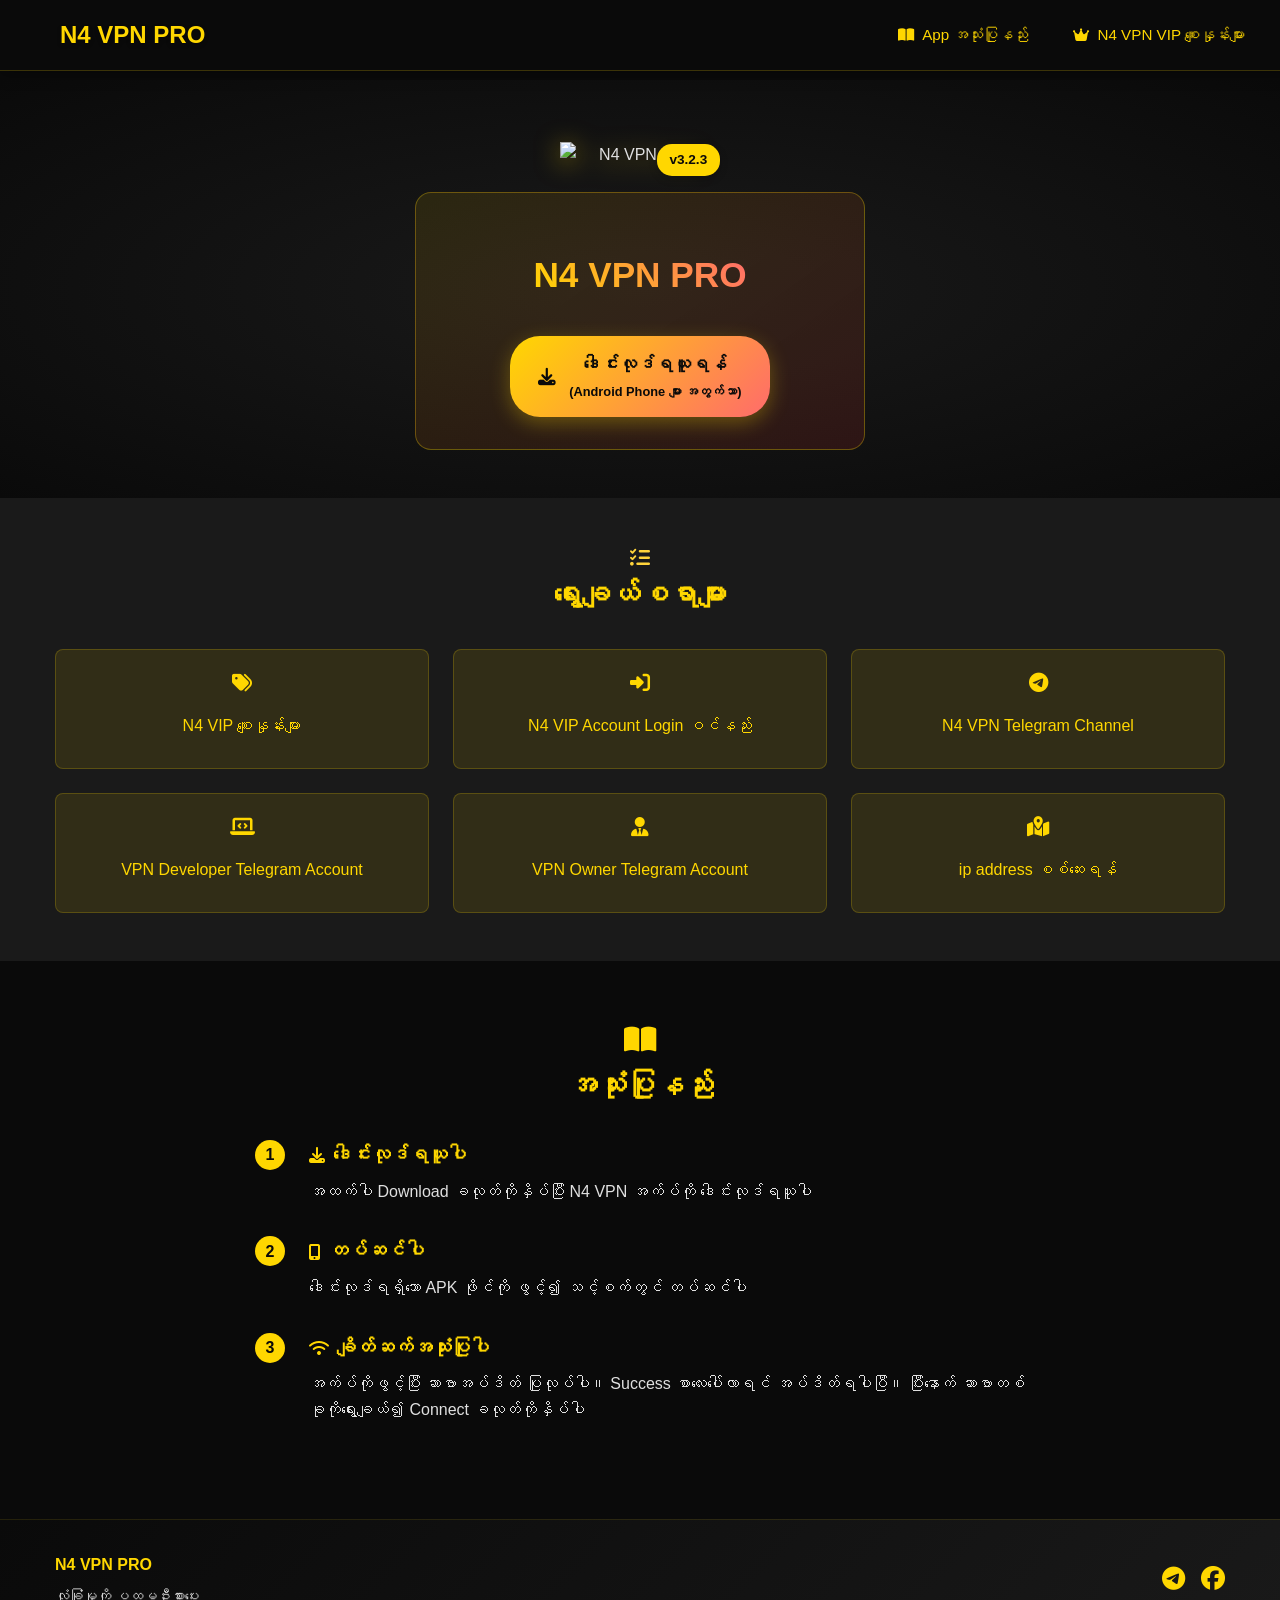
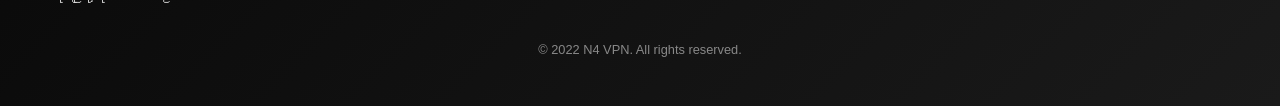
==== index.html @ 46930429 "Add files via upload" ====
<!DOCTYPE html>
<html lang="my">
<head>
    <meta charset="UTF-8">
    <meta name="viewport" content="width=device-width, initial-scale=1.0, maximum-scale=1.0, user-scalable=no">
    <title>N4 VPN</title>
    <link rel="stylesheet" href="styles.css">
    <!-- Font Awesome for icons -->
    <link rel="stylesheet" href="https://cdnjs.cloudflare.com/ajax/libs/font-awesome/6.4.0/css/all.min.css">
</head>
<body>
<header class="main-header">
  <div class="header-content">
    <a href="#" class="header-logo">N4 VPN PRO</a>
    <nav>
      <ul class="nav-links">
        <li><a href="#guide" class="nav-item"><i class="fa-solid fa-book-open fa-beat-fade fa-lg"></i> App အသုံးပြုနည်း</a></li>
        <li><a href="https://n4vpnpro.x10.bz/vipprice" class="nav-item"><i class="fa-solid fa-crown fa-beat-fade fa-lg"></i> N4 VPN VIP စျေးနှုန်းများ</a></li>
      </ul>
    </nav>
  </div>
</header>

<main>
    <!-- Download Section -->
    <section id="download" class="download-section">
        <div class="download-container">
            <!-- Logo with Version Badge -->
            <div class="logo-container">
                <img src="https://n4vpnpro.x10.bz/n4logo.png" alt="N4 VPN Logo" class="site-logo" loading="lazy">
                <span class="version-tag"> v3.2.3 </span>
            </div>
            
            <div class="gradient-box">
                <h2 class="download-title">
                    <span class="gradient-text">N4 VPN PRO</span>
                </h2>
                <div class="download-btn-container">
                    <a href="https://n4vpnpro.x10.bz/N4VPNPRO323.apk" class="download-btn">
                        <i class="fas fa-download btn-icon"></i>
                        <span>ဒေါင်းလုဒ်ရယူရန်<br>
                        <small>(Android Phone များ အတွက်သာ)</small></span>
                    </a>
                </div>
            </div>
        </div>
    </section>

    <!-- Screenshots Grid Section -->
    <section id="screenshots" class="screenshot-section">
        <div class="section-heading">
            <i class="fa-solid fa-list-check fa-beat fa-lg" style="color: #FFD43B;"></i>
            <h3> ရွေးချယ်စရာများ </h3>
        </div>
        <div class="screenshot-grid">
            <div class="grid-item">
                <a href="https://n4vpnpro.x10.bz/vipprice" target="_blank" class="tab-link">
                    <div class="caption">
                        <i class="fa-solid fa-tags fa-beat fa-lg"></i>
                        <br><span> N4 VIP စျေးနှုန်းများ </span>
                    </div>
                </a>
            </div>
            <div class="grid-item">
                <a href="https://n4vpnpro.x10.bz/viplogin" target="_blank" class="tab-link">
                    <div class="caption">
                        <i class="fa-solid fa-right-to-bracket fa-beat fa-lg"></i><br>
                        <span> N4 VIP Account Login ဝင်နည်း </span>
                    </div>
                </a>
            </div>
           <div class="grid-item">
                <a href="https://t.me/n4vpn" target="_blank" class="tab-link">
                    <div class="caption">
                        <i class="fa-brands fa-telegram fa-beat fa-lg"></i><br>
                        <span> N4 VPN Telegram Channel</span>
                    </div>
                </a>
            </div>
            <div class="grid-item">
                <a href="https://t.me/Minkhantk" target="_blank" class="tab-link">
                    <div class="caption">
                        <i class="fa-solid fa-laptop-code fa-beat fa-lg"></i><br>
                        <span>VPN Developer Telegram Account </span>
                    </div>
                </a>
            </div>
            <div class="grid-item">
                <a href="https://t.me/n4nd404" target="_blank" class="tab-link">
                    <div class="caption">
                        <i class="fa-solid fa-user-tie fa-beat fa-lg"></i><br>
                        <span> VPN Owner Telegram Account </span>
                    </div>
                </a>
            </div>
            <div class="grid-item">
                <a href="https://n4vpnpro.x10.bz/ip" target="_blank" class="tab-link">
                    <div class="caption">
                        <i class="fa-solid fa-map-location-dot fa-beat fa-lg"></i><br>
                        <span> ip address စစ်ဆေးရန် </span>
                    </div>
                </a>
            </div>
        </div>
    </section>

    <!-- Guide Section -->
    <section id="guide" class="guide-section">
        <div class="section-heading">
            <i class="fas fa-book-open section-icon"></i>
            <h3>အသုံးပြုနည်း</h3>
        </div>
        <div class="guide-steps">
            <div class="step">
                <div class="step-number">1</div>
                <div class="step-content">
                    <h4><i class="fas fa-download step-icon"></i> ဒေါင်းလုဒ်ရယူပါ</h4>
                    <p>အထက်ပါ Download ခလုတ်ကိုနှိပ်ပြီး N4 VPN အက်ပ်ကို ဒေါင်းလုဒ်ရယူပါ</p>
                </div>
            </div>
            <div class="step">
                <div class="step-number">2</div>
                <div class="step-content">
                    <h4><i class="fas fa-mobile-alt step-icon"></i> တပ်ဆင်ပါ</h4>
                    <p>ဒေါင်းလုဒ်ရရှိသော APK ဖိုင်ကို ဖွင့်၍ သင့်စက်တွင် တပ်ဆင်ပါ</p>
                </div>
            </div>
            <div class="step">
                <div class="step-number">3</div>
                <div class="step-content">
                    <h4><i class="fas fa-wifi step-icon"></i> ချိတ်ဆက်အသုံးပြုပါ</h4>
                    <p>အက်ပ်ကိုဖွင့်ပြီး ဆာဗာအပ်ဒိတ် ပြုလုပ်ပါ။ Success စာလေးပေါ်လာရင် အပ်ဒိတ်ရပါပြီ။ ပြီးနောက် ဆာဗာတစ်ခုကိုရွေးချယ်၍ Connect ခလုတ်ကိုနှိပ်ပါ</p>
                </div>
            </div>
        </div>
    </section>
</main>

<footer class="main-footer">
    <div class="footer-content">
        <div class="footer-brand">
            <h4>N4 VPN PRO</h4>
            <p>လုံခြုံမှုကို ပထမဦးစားပေး</p>
        </div>
        <div class="social-links">
            <a href="https://t.me/n4vpn"><i class="fab fa-telegram social-icon"></i></a>
            <a href="https://www.facebook.com/share/1FxpoFHEAb/"><i class="fab fa-facebook social-icon"></i></a>
        </div>
    </div>
    <div class="copyright">
        <p>© 2022 N4 VPN. All rights reserved.</p>
    </div>
</footer>
</body>
</html>
---- styles.css ----
:root {
  --primary-gold: #FFD700;
  --primary-red: #D32F2F;
  --primary-black: #0A0A0A;
  --secondary-black: #1A1A1A;
  --accent-color: #FF6B6B;
}

/* ===== BASE STYLES ===== */
body {
  font-family: 'Pyidaungsu', 'Noto Sans Myanmar', sans-serif;
  background: var(--primary-black);
  color: #E0E0E0;
  line-height: 1.6;
  margin: 0;
  padding: 0;
  padding-top: 80px;
  overflow-x: hidden;
}

/* ===== HEADER STYLES ===== */
.main-header {
  background: var(--primary-black);
  box-shadow: 0 2px 15px rgba(0,0,0,0.4);
  position: fixed;
  width: 100%;
  top: 0;
  z-index: 1000;
  height: 70px;
  display: flex;
  align-items: center;
  border-bottom: 1px solid rgba(255,215,0,0.2);
  padding: 0 20px;
}

.header-content {
  max-width: 1200px;
  width: 100%;
  margin: 0 auto;
  display: flex;
  justify-content: space-between;
  align-items: center;
}

.header-logo {
  font-family: 'Pyidaungsu', sans-serif;
  font-weight: 700;
  color: var(--primary-gold);
  font-size: 1.5rem;
  text-decoration: none;
  display: flex;
  align-items: center;
  gap: 10px;
  text-shadow: 0 2px 4px rgba(0,0,0,0.3);
}

.nav-links {
  display: flex;
  gap: 15px;
  list-style: none;
  margin: 0;
  padding: 0;
  align-items: center;
}

.nav-item {
  color: var(--primary-gold);
  text-decoration: none;
  font-size: 0.95rem;
  padding: 8px 15px;
  border-radius: 20px;
  transition: all 0.3s ease;
  display: flex;
  align-items: center;
  gap: 8px;
  white-space: nowrap;
}

.nav-item:hover {
  background: rgba(255,215,0,0.1);
  transform: translateY(-2px);
}

.nav-item i {
  font-size: 0.9rem;
  min-width: 16px;
}

/* ===== MAIN CONTENT STYLES ===== */
/* Download Section */
.download-section {
  background: radial-gradient(ellipse at center, 
    var(--secondary-black) 0%, 
    var(--primary-black) 100%);
  padding: 2rem 1rem 3rem;
}

.download-container {
  max-width: 480px;
  margin: 0 auto;
  width: 100%;
  padding: 0 15px;
  box-sizing: border-box;
}

.logo-container {
  text-align: center;
  margin: 30px auto 1.5rem;
  position: relative;
  display: block;
  animation: fadeInDown 0.8s ease;
}

.site-logo {
  max-width: 160px;
  width: 100%;
  height: auto;
  filter: drop-shadow(0 4px 12px rgba(255, 215, 0, 0.5));
  transition: transform 0.3s ease;
  display: block;
  margin: 0 auto;
}

.site-logo:hover {
  transform: scale(1.05);
}

.version-tag {
  position: absolute;
  bottom: -8px;
  right: calc(50% - 80px);
  background: var(--primary-gold);
  color: var(--primary-black);
  padding: 0.3rem 0.8rem;
  border-radius: 15px;
  font-weight: bold;
  font-size: 0.85rem;
  box-shadow: 0 3px 8px rgba(0,0,0,0.2);
}

.gradient-box {
  background: linear-gradient(145deg, 
    rgba(255,215,0,0.1) 0%,
    rgba(211,47,47,0.15) 100%);
  border: 1px solid rgba(255,215,0,0.3);
  border-radius: 16px;
  padding: 2rem 1.5rem;
  text-align: center;
  margin-top: 1rem;
  box-sizing: border-box;
}

.download-title {
  font-size: 2.2rem;
  margin-bottom: 1rem;
  line-height: 1.2;
  word-break: keep-all;
}

.gradient-text {
  background: linear-gradient(45deg, 
    var(--primary-gold) 0%, 
    var(--accent-color) 100%);
  -webkit-background-clip: text;
  -webkit-text-fill-color: transparent;
  background-clip: text;
}

.download-btn {
  background: linear-gradient(135deg, 
    var(--primary-gold) 0%,
    var(--accent-color) 100%);
  padding: 0.9rem 1.8rem;
  border-radius: 30px;
  font-weight: bold;
  font-size: 1.1rem;
  display: inline-flex;
  align-items: center;
  gap: 0.8rem;
  transition: all 0.3s ease;
  box-shadow: 0 6px 20px rgba(255,215,0,0.3);
  color: var(--primary-black);
  text-decoration: none;
  margin-top: 1.5rem;
  box-sizing: border-box;
  max-width: 100%;
}

.download-btn:hover {
  transform: translateY(-2px);
  box-shadow: 0 8px 25px rgba(255,215,0,0.4);
}

.download-btn small {
  font-size: 0.8rem;
  display: block;
  margin-top: 0.2rem;
}

/* Screenshot Grid Section */
.screenshot-section {
  padding: 3rem 1rem;
  background: var(--secondary-black);
}

.section-heading {
  text-align: center;
  margin-bottom: 2rem;
}

.section-heading h3 {
  font-size: 1.8rem;
  color: var(--primary-gold);
  margin: 0 0 0.5rem 0;
  word-break: keep-all;
}

.section-icon {
  font-size: 1.8rem;
  color: var(--primary-gold);
  margin-bottom: 0.5rem;
}

.screenshot-grid {
  display: grid;
  grid-template-columns: repeat(auto-fit, minmax(280px, 1fr));
  gap: 1.5rem;
  max-width: 1200px;
  margin: 0 auto;
  margin-top: 1.5rem;
  padding: 0 15px;
  box-sizing: border-box;
}

.grid-item {
  position: relative;
  overflow: hidden;
  border-radius: 8px;
  transition: all 0.3s ease;
  background: rgba(255, 215, 0, 0.1);
  border: 1px solid rgba(255,215,0,0.2);
  height: 120px;
  box-sizing: border-box;
}

.grid-item:hover {
  transform: translateY(-5px);
  box-shadow: 0 10px 20px rgba(255,215,0,0.1);
}

.tab-link {
  display: flex;
  align-items: center;
  justify-content: center;
  text-decoration: none;
  height: 100%;
  padding: 1rem;
  box-sizing: border-box;
}

.caption {
  display: flex;
  flex-direction: column;
  align-items: center;
  justify-content: center;
  color: var(--primary-gold);
  text-align: center;
  width: 100%;
  height: 100%;
}

.caption span {
  font-size: 1rem;
  margin-top: 0.5rem;
  line-height: 1.3;
  word-break: keep-all;
}

.icon {
  font-size: 1.5rem;
  color: var(--primary-gold);
  margin-bottom: 0.5rem;
}

/* Guide Section */
.guide-section {
  padding: 4rem 2rem;
  background: var(--primary-black);
}

.guide-steps {
  max-width: 800px;
  margin: 0 auto;
  padding: 0 15px;
  box-sizing: border-box;
}

.step {
  display: flex;
  gap: 1.5rem;
  margin-bottom: 2rem;
  align-items: flex-start;
}

.step-number {
  background: var(--primary-gold);
  color: var(--primary-black);
  width: 30px;
  height: 30px;
  border-radius: 50%;
  display: flex;
  align-items: center;
  justify-content: center;
  font-weight: bold;
  flex-shrink: 0;
}

.step-content h4 {
  color: var(--primary-gold);
  margin: 0 0 0.5rem 0;
  font-size: 1.2rem;
  display: flex;
  align-items: center;
  gap: 0.5rem;
  word-break: keep-all;
}

.step-icon {
  font-size: 1rem;
}

.step-content p {
  margin: 0;
  word-break: keep-all;
}

/* ===== FOOTER STYLES ===== */
.main-footer {
  background: linear-gradient(135deg, var(--primary-black) 0%, var(--secondary-black) 100%);
  border-top: 1px solid rgba(255,215,0,0.1);
  padding: 2rem;
  box-sizing: border-box;
}

.footer-content {
  max-width: 1200px;
  margin: 0 auto;
  display: flex;
  justify-content: space-between;
  align-items: center;
  padding: 0 15px;
  box-sizing: border-box;
}

.footer-brand h4 {
  color: var(--primary-gold);
  margin: 0 0 0.5rem 0;
}

.footer-brand p {
  margin: 0;
  font-size: 0.9rem;
}

.social-links {
  display: flex;
  gap: 1rem;
}

.social-icon {
  font-size: 1.5rem;
  color: var(--primary-gold);
  transition: transform 0.3s ease;
}

.social-icon:hover {
  transform: scale(1.1);
  color: var(--accent-color);
}

.copyright {
  text-align: center;
  margin-top: 2rem;
  font-size: 0.8rem;
  color: #888;
  padding: 0 15px;
}

/* ===== ANIMATIONS ===== */
@keyframes fadeInDown {
  from {
    opacity: 0;
    transform: translateY(-20px);
  }
  to {
    opacity: 1;
    transform: translateY(0);
  }
}

/* ===== RESPONSIVE STYLES ===== */
@media (max-width: 768px) {
  body {
    padding-top: 120px !important;
  }

  .main-header {
    height: auto;
    padding: 10px 15px;
  }
  
  .header-content {
    flex-direction: column;
    gap: 10px;
  }
  
  .nav-links {
    flex-wrap: wrap;
    justify-content: center;
  }
  
  .nav-item {
    padding: 6px 12px;
    font-size: 0.85rem;
  }
  
  .site-logo {
    max-width: 140px;
  }
  
  .version-tag {
    right: calc(50% - 70px);
    font-size: 0.75rem;
    padding: 0.2rem 0.6rem;
  }
  
  .download-title {
    font-size: 1.8rem;
  }
  
  .download-btn {
    padding: 0.8rem 1.2rem;
    font-size: 1rem;
  }
  
  .grid-item {
    height: auto;
    min-height: 100px;
  }
  
  .screenshot-grid {
    grid-template-columns: repeat(auto-fit, minmax(240px, 1fr));
    gap: 1rem;
  }
  
  .caption span {
    font-size: 0.9rem;
  }
  
  .step {
    flex-direction: column;
    gap: 0.5rem;
  }

  .footer-content {
    flex-direction: column;
    gap: 1rem;
    text-align: center;
  }
}

@media (max-width: 480px) {
  .site-logo {
    max-width: 120px;
  }
  
  .version-tag {
    right: calc(50% - 60px);
  }
  
  .download-title {
    font-size: 1.6rem;
  }
  
  .download-btn {
    padding: 0.7rem 1rem;
    font-size: 0.9rem;
  }
  
  .section-heading h3 {
    font-size: 1.5rem;
  }
}
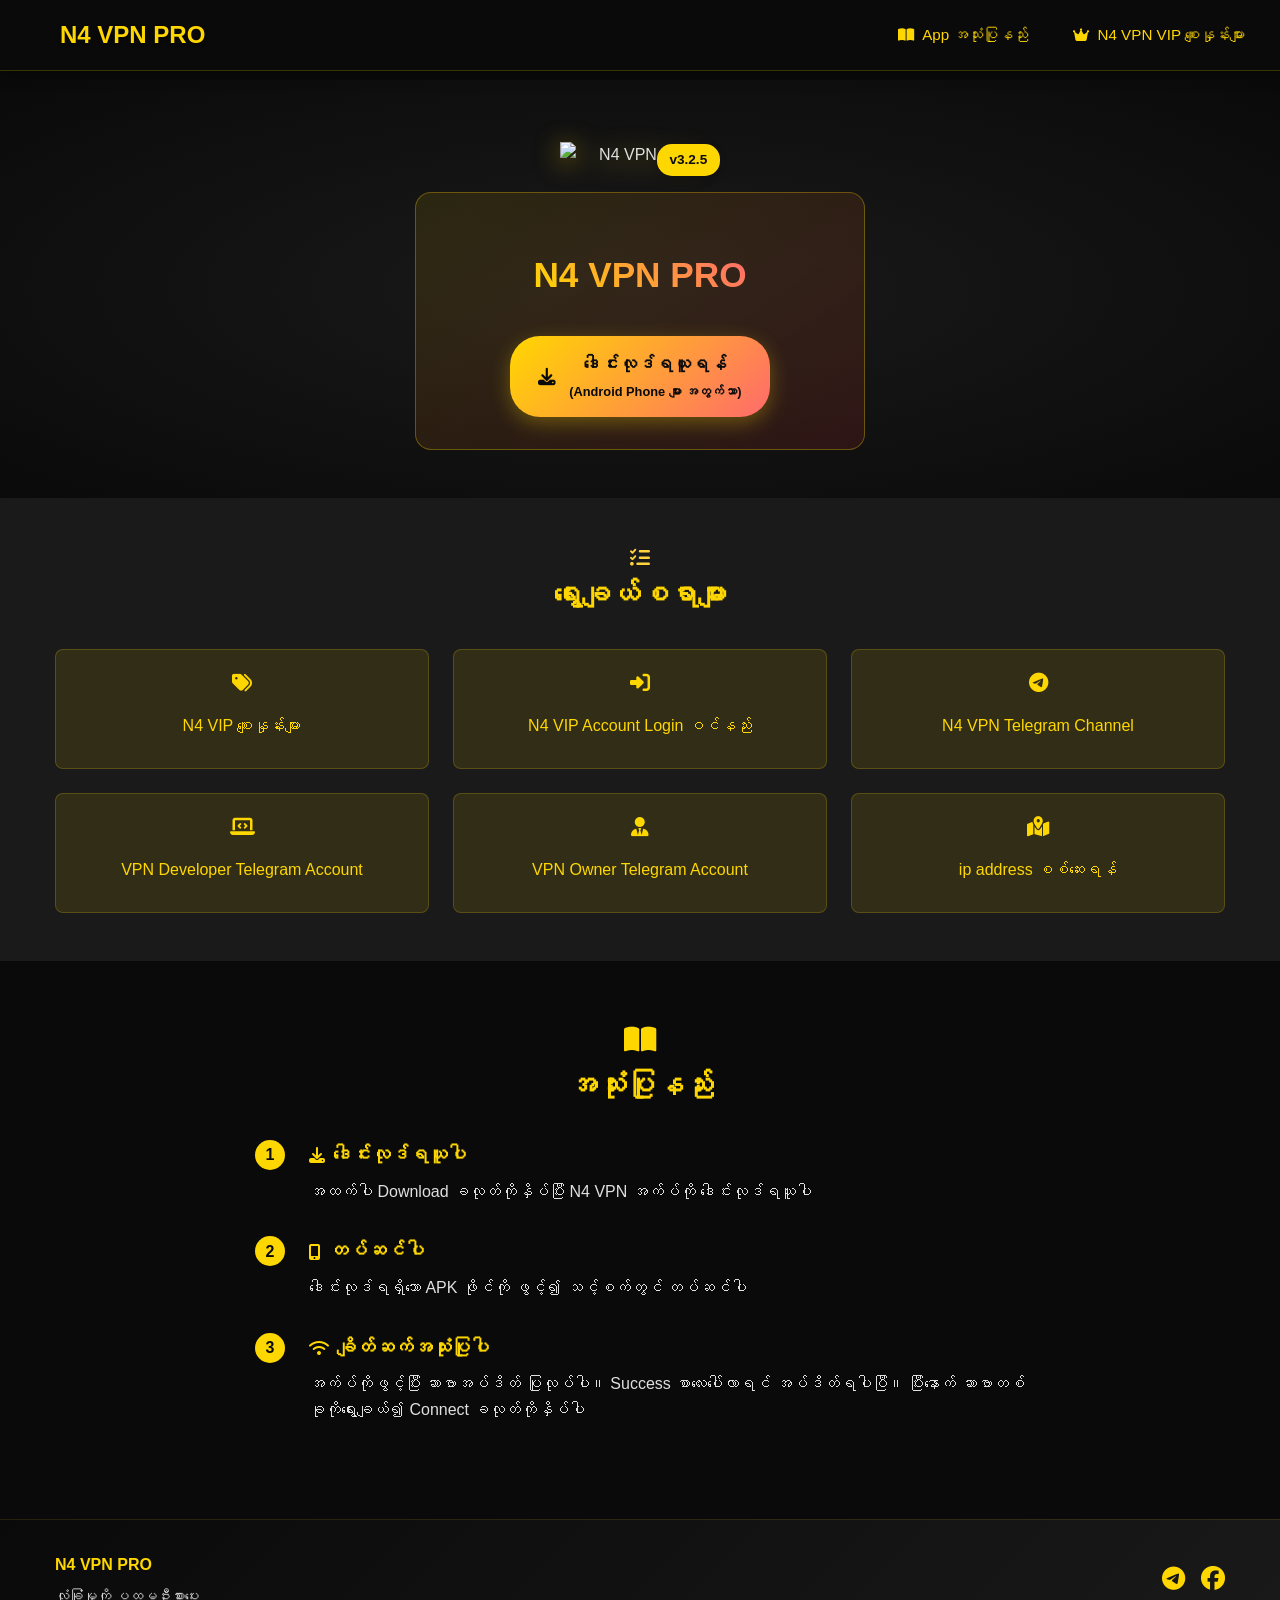
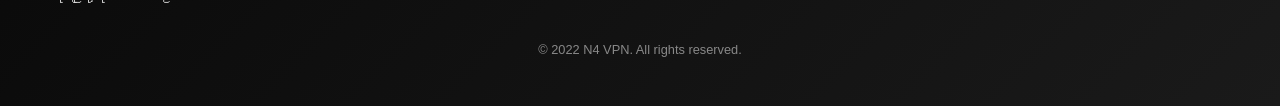
==== commit d3ab64f9: "Update index.html" ====
--- a/index.html
+++ b/index.html
@@ -15,7 +15,7 @@
     <nav>
       <ul class="nav-links">
         <li><a href="#guide" class="nav-item"><i class="fa-solid fa-book-open fa-beat-fade fa-lg"></i> App အသုံးပြုနည်း</a></li>
-        <li><a href="https://n4vpnpro.x10.bz/vipprice" class="nav-item"><i class="fa-solid fa-crown fa-beat-fade fa-lg"></i> N4 VPN VIP စျေးနှုန်းများ</a></li>
+        <li><a href="https://www.n4vpn.xyz/vipprice" class="nav-item"><i class="fa-solid fa-crown fa-beat-fade fa-lg"></i> N4 VPN VIP စျေးနှုန်းများ</a></li>
       </ul>
     </nav>
   </div>
@@ -27,8 +27,8 @@
         <div class="download-container">
             <!-- Logo with Version Badge -->
             <div class="logo-container">
-                <img src="https://n4vpnpro.x10.bz/n4logo.png" alt="N4 VPN Logo" class="site-logo" loading="lazy">
-                <span class="version-tag"> v3.2.3 </span>
+                <img src="https://www.n4vpn.xyz/n4logo.png" alt="N4 VPN Logo" class="site-logo" loading="lazy">
+                <span class="version-tag"> v3.2.5 </span>
             </div>
             
             <div class="gradient-box">
@@ -36,7 +36,7 @@
                     <span class="gradient-text">N4 VPN PRO</span>
                 </h2>
                 <div class="download-btn-container">
-                    <a href="https://n4vpnpro.x10.bz/N4VPNPRO323.apk" class="download-btn">
+                    <a href="https://www.n4vpn.xyz/N4VPNPRO325.apk" class="download-btn">
                         <i class="fas fa-download btn-icon"></i>
                         <span>ဒေါင်းလုဒ်ရယူရန်<br>
                         <small>(Android Phone များ အတွက်သာ)</small></span>
@@ -54,7 +54,7 @@
         </div>
         <div class="screenshot-grid">
             <div class="grid-item">
-                <a href="https://n4vpnpro.x10.bz/vipprice" target="_blank" class="tab-link">
+                <a href="https://www.n4vpn.xyz/vipprice" target="_blank" class="tab-link">
                     <div class="caption">
                         <i class="fa-solid fa-tags fa-beat fa-lg"></i>
                         <br><span> N4 VIP စျေးနှုန်းများ </span>
@@ -62,7 +62,7 @@
                 </a>
             </div>
             <div class="grid-item">
-                <a href="https://n4vpnpro.x10.bz/viplogin" target="_blank" class="tab-link">
+                <a href="https://www.n4vpn.xyz/viplogin" target="_blank" class="tab-link">
                     <div class="caption">
                         <i class="fa-solid fa-right-to-bracket fa-beat fa-lg"></i><br>
                         <span> N4 VIP Account Login ဝင်နည်း </span>
@@ -94,7 +94,7 @@
                 </a>
             </div>
             <div class="grid-item">
-                <a href="https://n4vpnpro.x10.bz/ip" target="_blank" class="tab-link">
+                <a href="https://www.n4vpn.xyz/ip" target="_blank" class="tab-link">
                     <div class="caption">
                         <i class="fa-solid fa-map-location-dot fa-beat fa-lg"></i><br>
                         <span> ip address စစ်ဆေးရန် </span>
@@ -152,4 +152,4 @@
     </div>
 </footer>
 </body>
-</html>+</html>
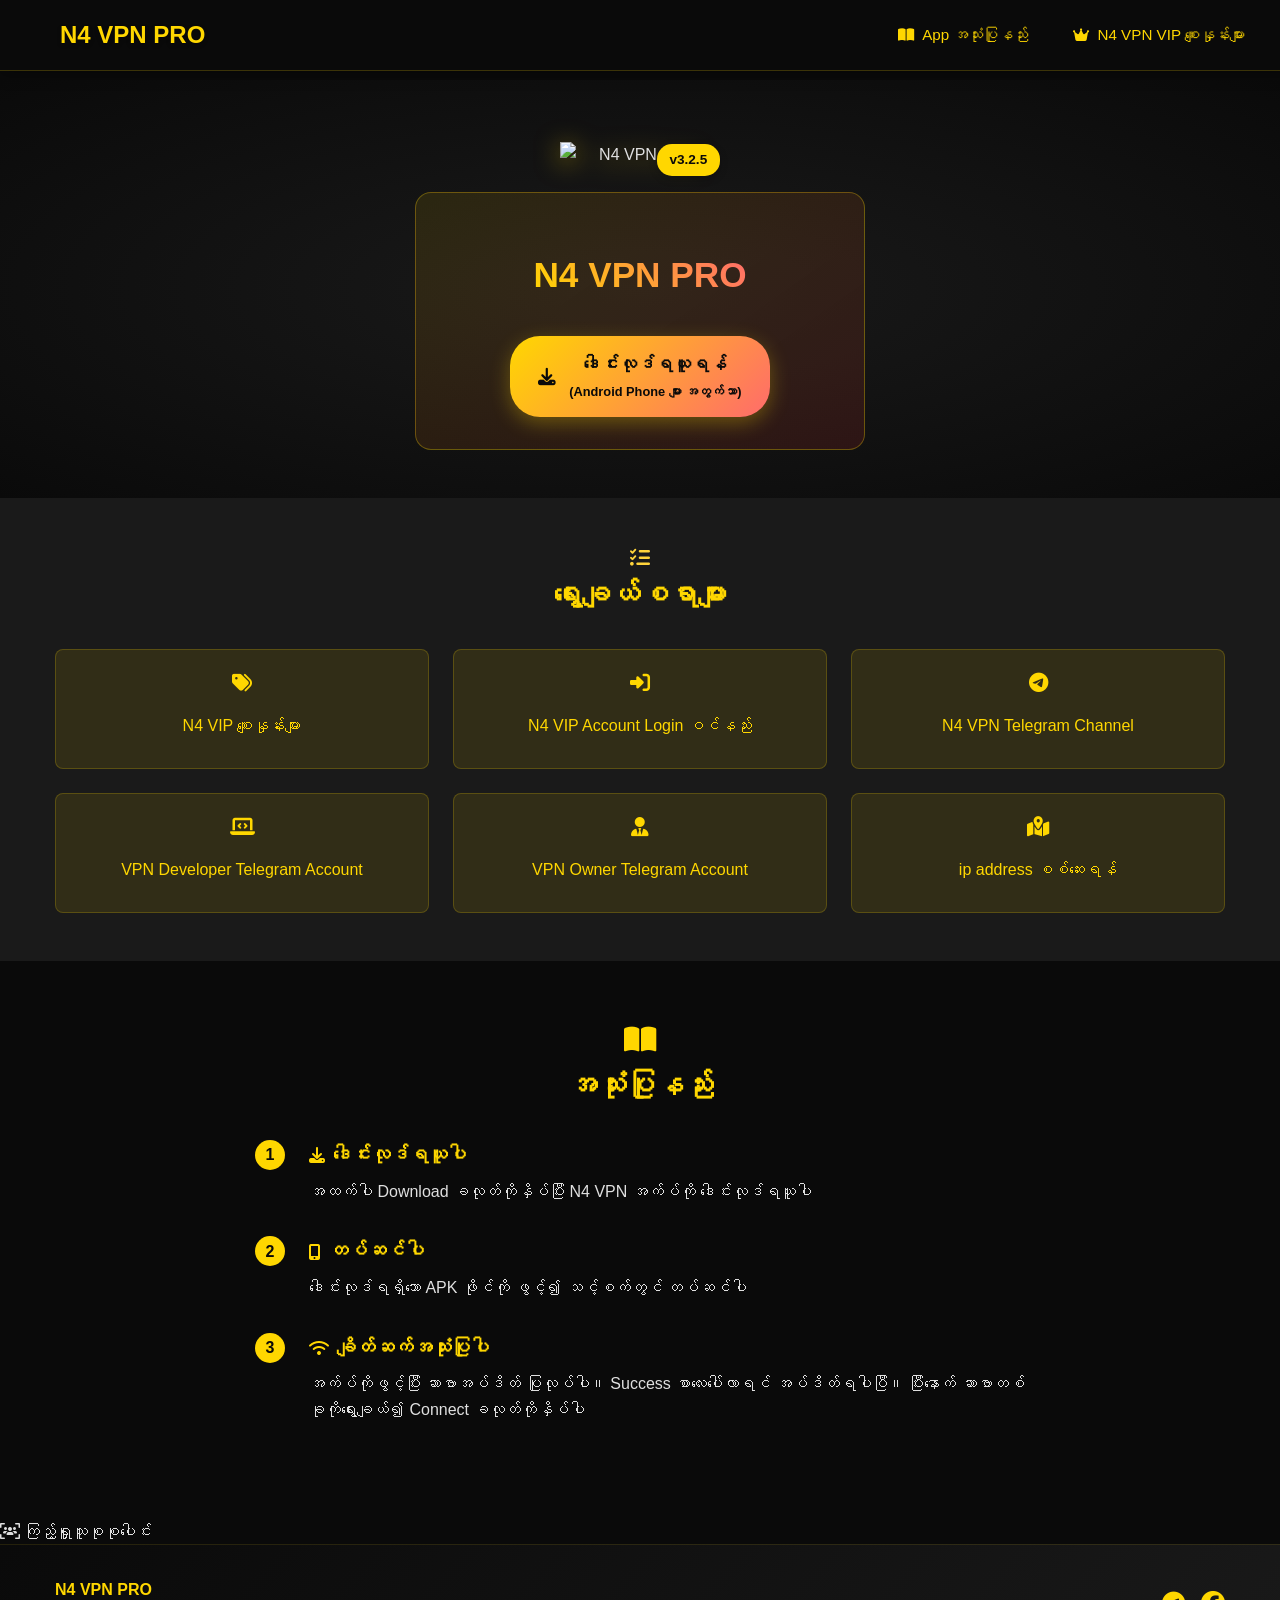
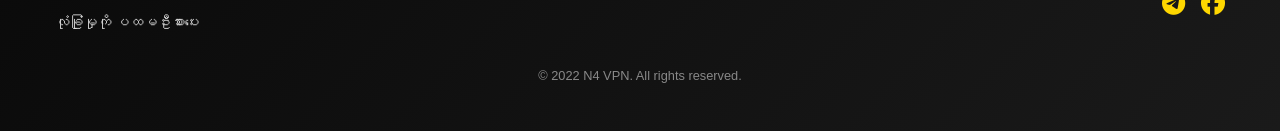
==== commit cd404faf: "Update index.html" ====
--- a/index.html
+++ b/index.html
@@ -15,7 +15,7 @@
     <nav>
       <ul class="nav-links">
         <li><a href="#guide" class="nav-item"><i class="fa-solid fa-book-open fa-beat-fade fa-lg"></i> App အသုံးပြုနည်း</a></li>
-        <li><a href="https://www.n4vpn.xyz/vipprice" class="nav-item"><i class="fa-solid fa-crown fa-beat-fade fa-lg"></i> N4 VPN VIP စျေးနှုန်းများ</a></li>
+        <li><a href="https://n4vpn.xyz/vipprice" class="nav-item"><i class="fa-solid fa-crown fa-beat-fade fa-lg"></i> N4 VPN VIP စျေးနှုန်းများ</a></li>
       </ul>
     </nav>
   </div>
@@ -27,7 +27,7 @@
         <div class="download-container">
             <!-- Logo with Version Badge -->
             <div class="logo-container">
-                <img src="https://www.n4vpn.xyz/n4logo.png" alt="N4 VPN Logo" class="site-logo" loading="lazy">
+                <img src="https://n4vpn.xyz/n4logo.png" alt="N4 VPN Logo" class="site-logo" loading="lazy">
                 <span class="version-tag"> v3.2.5 </span>
             </div>
             
@@ -36,7 +36,7 @@
                     <span class="gradient-text">N4 VPN PRO</span>
                 </h2>
                 <div class="download-btn-container">
-                    <a href="https://www.n4vpn.xyz/N4VPNPRO325.apk" class="download-btn">
+                    <a href="https://n4vpn.xyz/N4VPNPRO325.apk" class="download-btn">
                         <i class="fas fa-download btn-icon"></i>
                         <span>ဒေါင်းလုဒ်ရယူရန်<br>
                         <small>(Android Phone များ အတွက်သာ)</small></span>
@@ -54,7 +54,7 @@
         </div>
         <div class="screenshot-grid">
             <div class="grid-item">
-                <a href="https://www.n4vpn.xyz/vipprice" target="_blank" class="tab-link">
+                <a href="https://n4vpn.xyz/vipprice" target="_blank" class="tab-link">
                     <div class="caption">
                         <i class="fa-solid fa-tags fa-beat fa-lg"></i>
                         <br><span> N4 VIP စျေးနှုန်းများ </span>
@@ -62,7 +62,7 @@
                 </a>
             </div>
             <div class="grid-item">
-                <a href="https://www.n4vpn.xyz/viplogin" target="_blank" class="tab-link">
+                <a href="https://n4vpn.xyz/viplogin" target="_blank" class="tab-link">
                     <div class="caption">
                         <i class="fa-solid fa-right-to-bracket fa-beat fa-lg"></i><br>
                         <span> N4 VIP Account Login ဝင်နည်း </span>
@@ -94,7 +94,7 @@
                 </a>
             </div>
             <div class="grid-item">
-                <a href="https://www.n4vpn.xyz/ip" target="_blank" class="tab-link">
+                <a href="https://n4vpn.xyz/ip" target="_blank" class="tab-link">
                     <div class="caption">
                         <i class="fa-solid fa-map-location-dot fa-beat fa-lg"></i><br>
                         <span> ip address စစ်ဆေးရန် </span>
@@ -135,6 +135,14 @@
         </div>
     </section>
 </main>
+<div class="counter-card">
+    <div class="counter-content">
+        <i class="fa-solid fa-users-viewfinder fa-beat-fade"></i>
+        <span class="counter-text">ကြည့်ရှူသူစုစုပေါင်း</span>
+        <div id="sfcqj1mbbbgxhb4ea61ur71ht8m4ankrxlb" class="counter-display"></div>
+        <script type="text/javascript" src="https://counter1.optistats.ovh/private/counter.js?c=qj1mbbbgxhb4ea61ur71ht8m4ankrxlb&down=async" async></script>
+    </div>
+</div>
 
 <footer class="main-footer">
     <div class="footer-content">
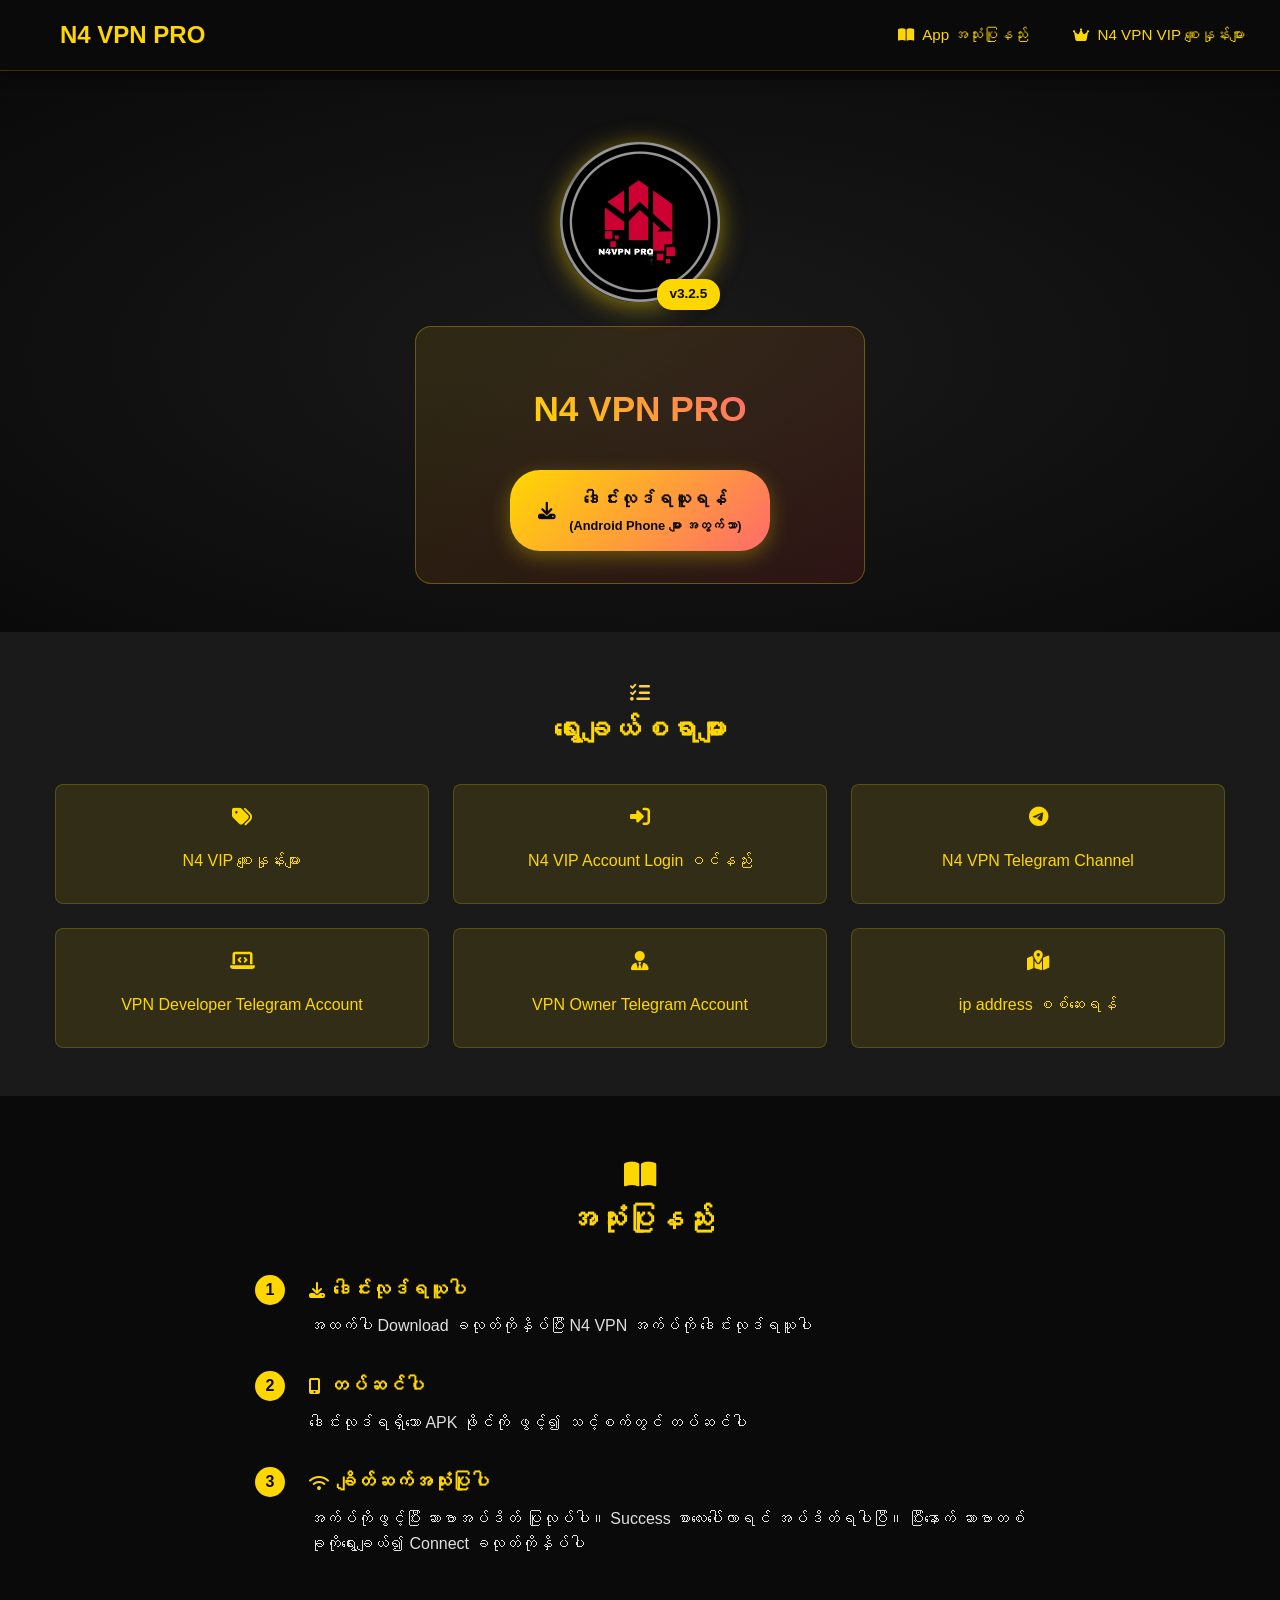
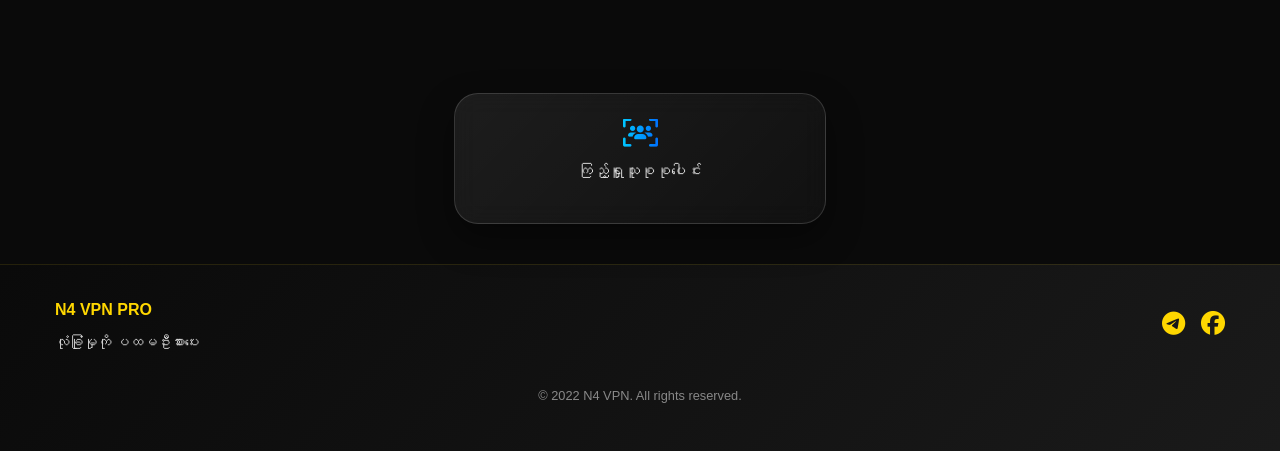
==== commit cade1959: "Domain config: single config.js controls site domain; internal links/images relative - Add config.js" ====
--- a/index.html
+++ b/index.html
@@ -15,7 +15,7 @@
     <nav>
       <ul class="nav-links">
         <li><a href="#guide" class="nav-item"><i class="fa-solid fa-book-open fa-beat-fade fa-lg"></i> App အသုံးပြုနည်း</a></li>
-        <li><a href="https://n4vpn.xyz/vipprice" class="nav-item"><i class="fa-solid fa-crown fa-beat-fade fa-lg"></i> N4 VPN VIP စျေးနှုန်းများ</a></li>
+        <li><a href="/vipprice/" class="nav-item"><i class="fa-solid fa-crown fa-beat-fade fa-lg"></i> N4 VPN VIP စျေးနှုန်းများ</a></li>
       </ul>
     </nav>
   </div>
@@ -27,7 +27,7 @@
         <div class="download-container">
             <!-- Logo with Version Badge -->
             <div class="logo-container">
-                <img src="https://n4vpn.xyz/n4logo.png" alt="N4 VPN Logo" class="site-logo" loading="lazy">
+                <img src="/n4logo.png" alt="N4 VPN Logo" class="site-logo" loading="lazy">
                 <span class="version-tag"> v3.2.5 </span>
             </div>
             
@@ -54,7 +54,7 @@
         </div>
         <div class="screenshot-grid">
             <div class="grid-item">
-                <a href="https://n4vpn.xyz/vipprice" target="_blank" class="tab-link">
+                <a href="/vipprice/" target="_blank" class="tab-link">
                     <div class="caption">
                         <i class="fa-solid fa-tags fa-beat fa-lg"></i>
                         <br><span> N4 VIP စျေးနှုန်းများ </span>
@@ -62,7 +62,7 @@
                 </a>
             </div>
             <div class="grid-item">
-                <a href="https://n4vpn.xyz/viplogin" target="_blank" class="tab-link">
+                <a href="/viplogin/" target="_blank" class="tab-link">
                     <div class="caption">
                         <i class="fa-solid fa-right-to-bracket fa-beat fa-lg"></i><br>
                         <span> N4 VIP Account Login ဝင်နည်း </span>
@@ -94,7 +94,7 @@
                 </a>
             </div>
             <div class="grid-item">
-                <a href="https://n4vpn.xyz/ip" target="_blank" class="tab-link">
+                <a href="/ip/" target="_blank" class="tab-link">
                     <div class="caption">
                         <i class="fa-solid fa-map-location-dot fa-beat fa-lg"></i><br>
                         <span> ip address စစ်ဆေးရန် </span>
@@ -159,5 +159,7 @@
         <p>© 2022 N4 VPN. All rights reserved.</p>
     </div>
 </footer>
+<script src="/config.js"></script>
+<script src="/site.js"></script>
 </body>
 </html>
--- a/styles.css
+++ b/styles.css
@@ -490,4 +490,45 @@
   .section-heading h3 {
     font-size: 1.5rem;
   }
-}+}
+.counter-card {
+    background: linear-gradient(135deg, rgba(255, 255, 255, 0.08), rgba(255, 255, 255, 0.03));
+    backdrop-filter: blur(12px);
+    -webkit-backdrop-filter: blur(12px);
+    border: 1px solid rgba(255, 255, 255, 0.15);
+    border-radius: 24px;
+    padding: 25px;
+    margin: 40px auto;
+    width: 85%;
+    max-width: 320px;
+    text-align: center;
+    box-shadow: 0 15px 35px rgba(0, 0, 0, 0.4);
+    transition: transform 0.3s ease;
+}
+
+.counter-card:hover {
+    transform: translateY(-5px);
+}
+
+.counter-content i {
+    font-size: 28px;
+    background: linear-gradient(to right, #00c6ff, #0072ff);
+    -webkit-background-clip: text;
+    -webkit-text-fill-color: transparent;
+    margin-bottom: 12px;
+}
+
+.counter-text {
+    display: block;
+    color: rgba(255, 255, 255, 0.9);
+    font-size: 15px;
+    font-weight: 500;
+    margin-bottom: 15px;
+    letter-spacing: 0.5px;
+}
+
+.counter-display img {
+    filter: brightness(1.1) drop-shadow(0 0 10px rgba(0, 198, 255, 0.4));
+    border-radius: 6px;
+    max-width: 100%;
+}
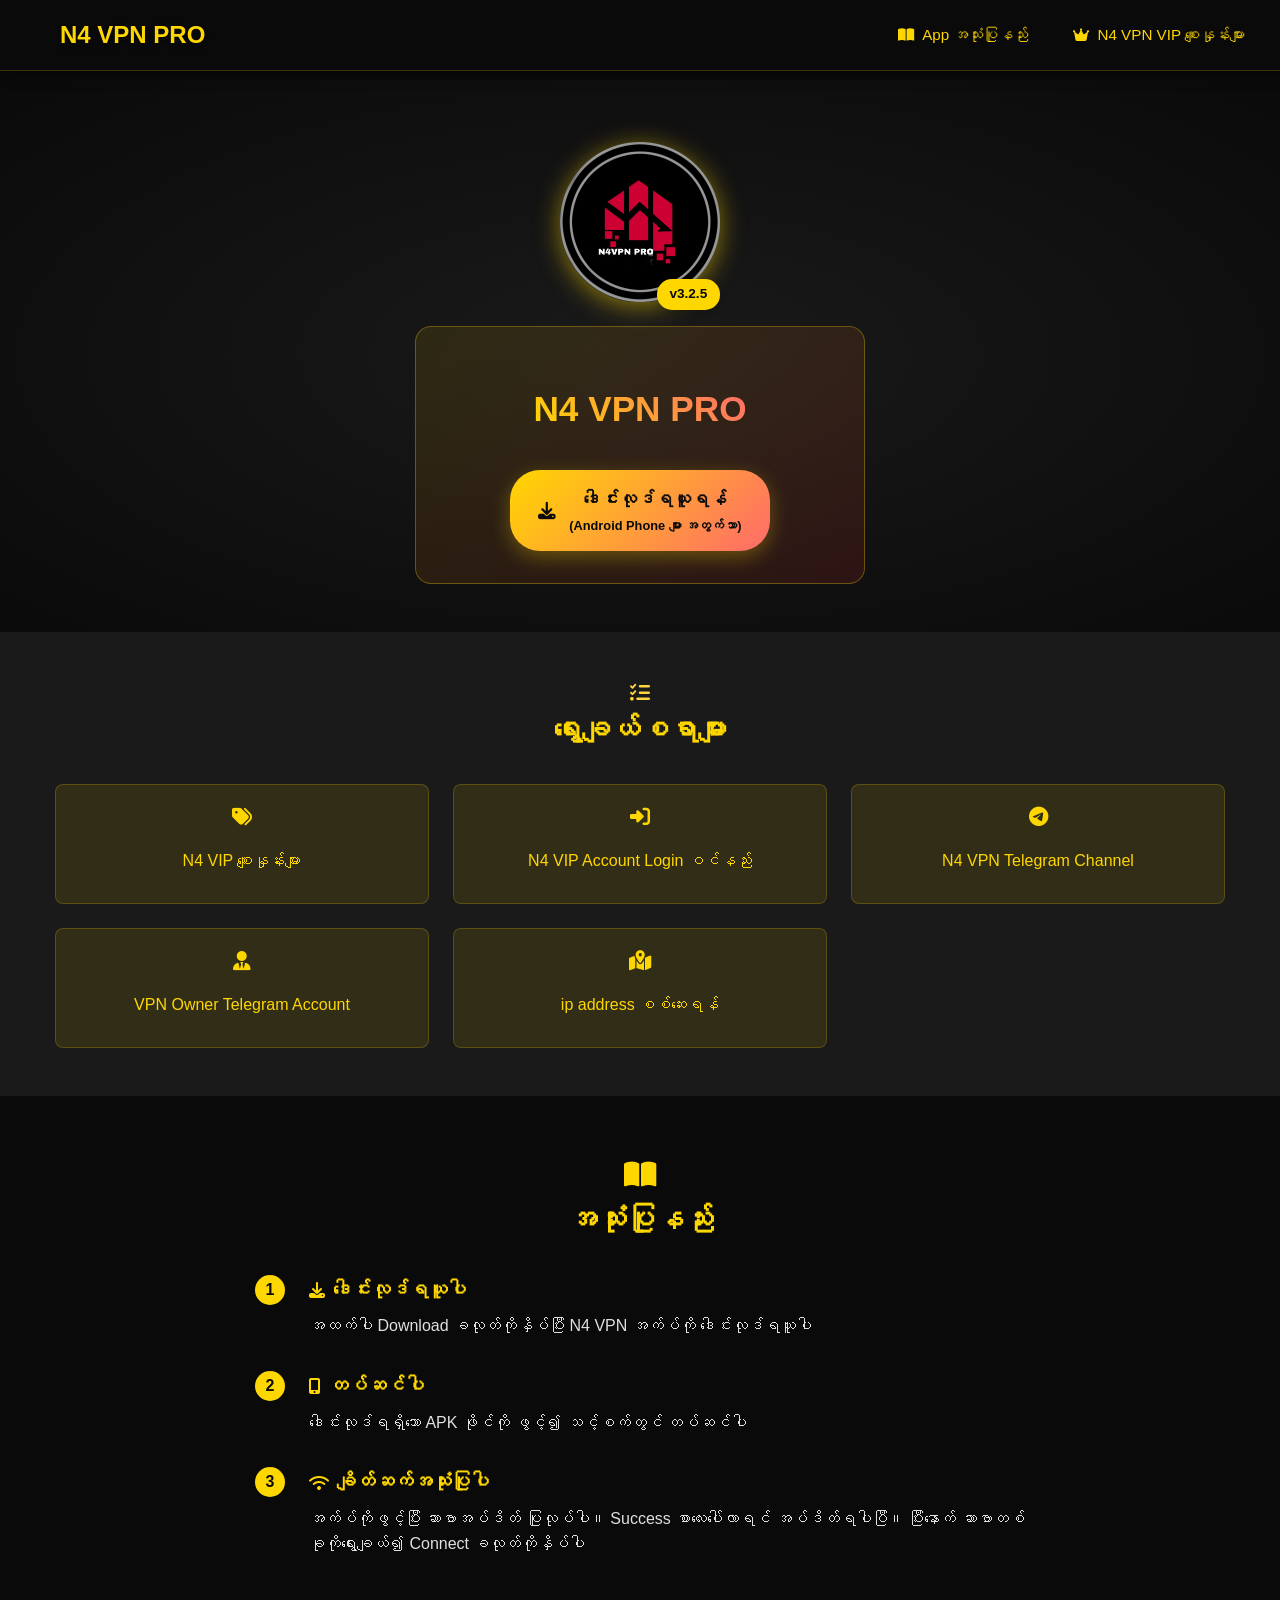
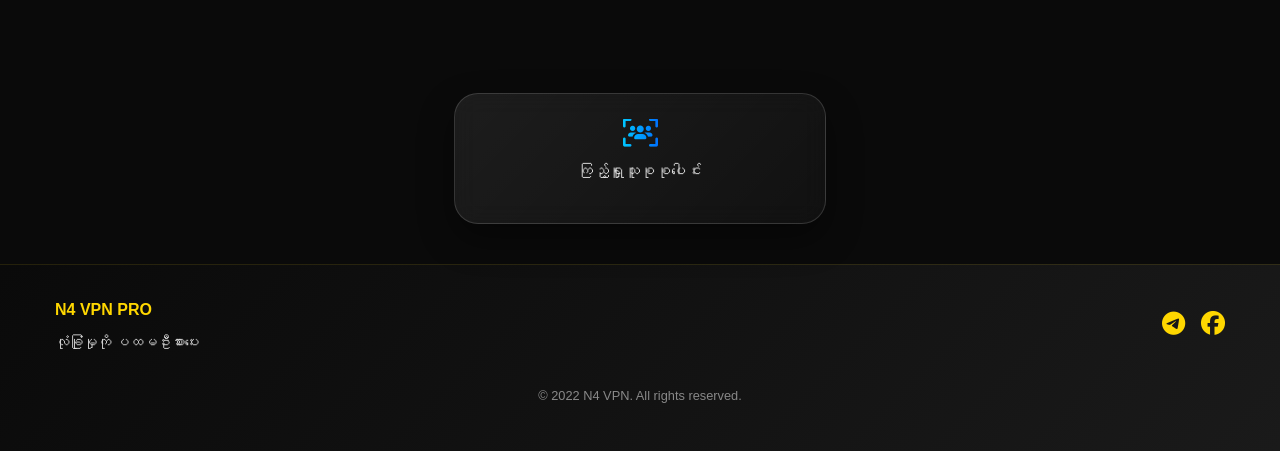
==== commit 95879298: "Remove dev contact links (t.me/Minkhantk) from index and vipprice" ====
--- a/index.html
+++ b/index.html
@@ -36,7 +36,7 @@
                     <span class="gradient-text">N4 VPN PRO</span>
                 </h2>
                 <div class="download-btn-container">
-                    <a href="https://n4vpn.xyz/N4VPNPRO325.apk" class="download-btn">
+                    <a href="/N4VPNPRO325.apk" class="download-btn">
                         <i class="fas fa-download btn-icon"></i>
                         <span>ဒေါင်းလုဒ်ရယူရန်<br>
                         <small>(Android Phone များ အတွက်သာ)</small></span>
@@ -74,14 +74,6 @@
                     <div class="caption">
                         <i class="fa-brands fa-telegram fa-beat fa-lg"></i><br>
                         <span> N4 VPN Telegram Channel</span>
-                    </div>
-                </a>
-            </div>
-            <div class="grid-item">
-                <a href="https://t.me/Minkhantk" target="_blank" class="tab-link">
-                    <div class="caption">
-                        <i class="fa-solid fa-laptop-code fa-beat fa-lg"></i><br>
-                        <span>VPN Developer Telegram Account </span>
                     </div>
                 </a>
             </div>
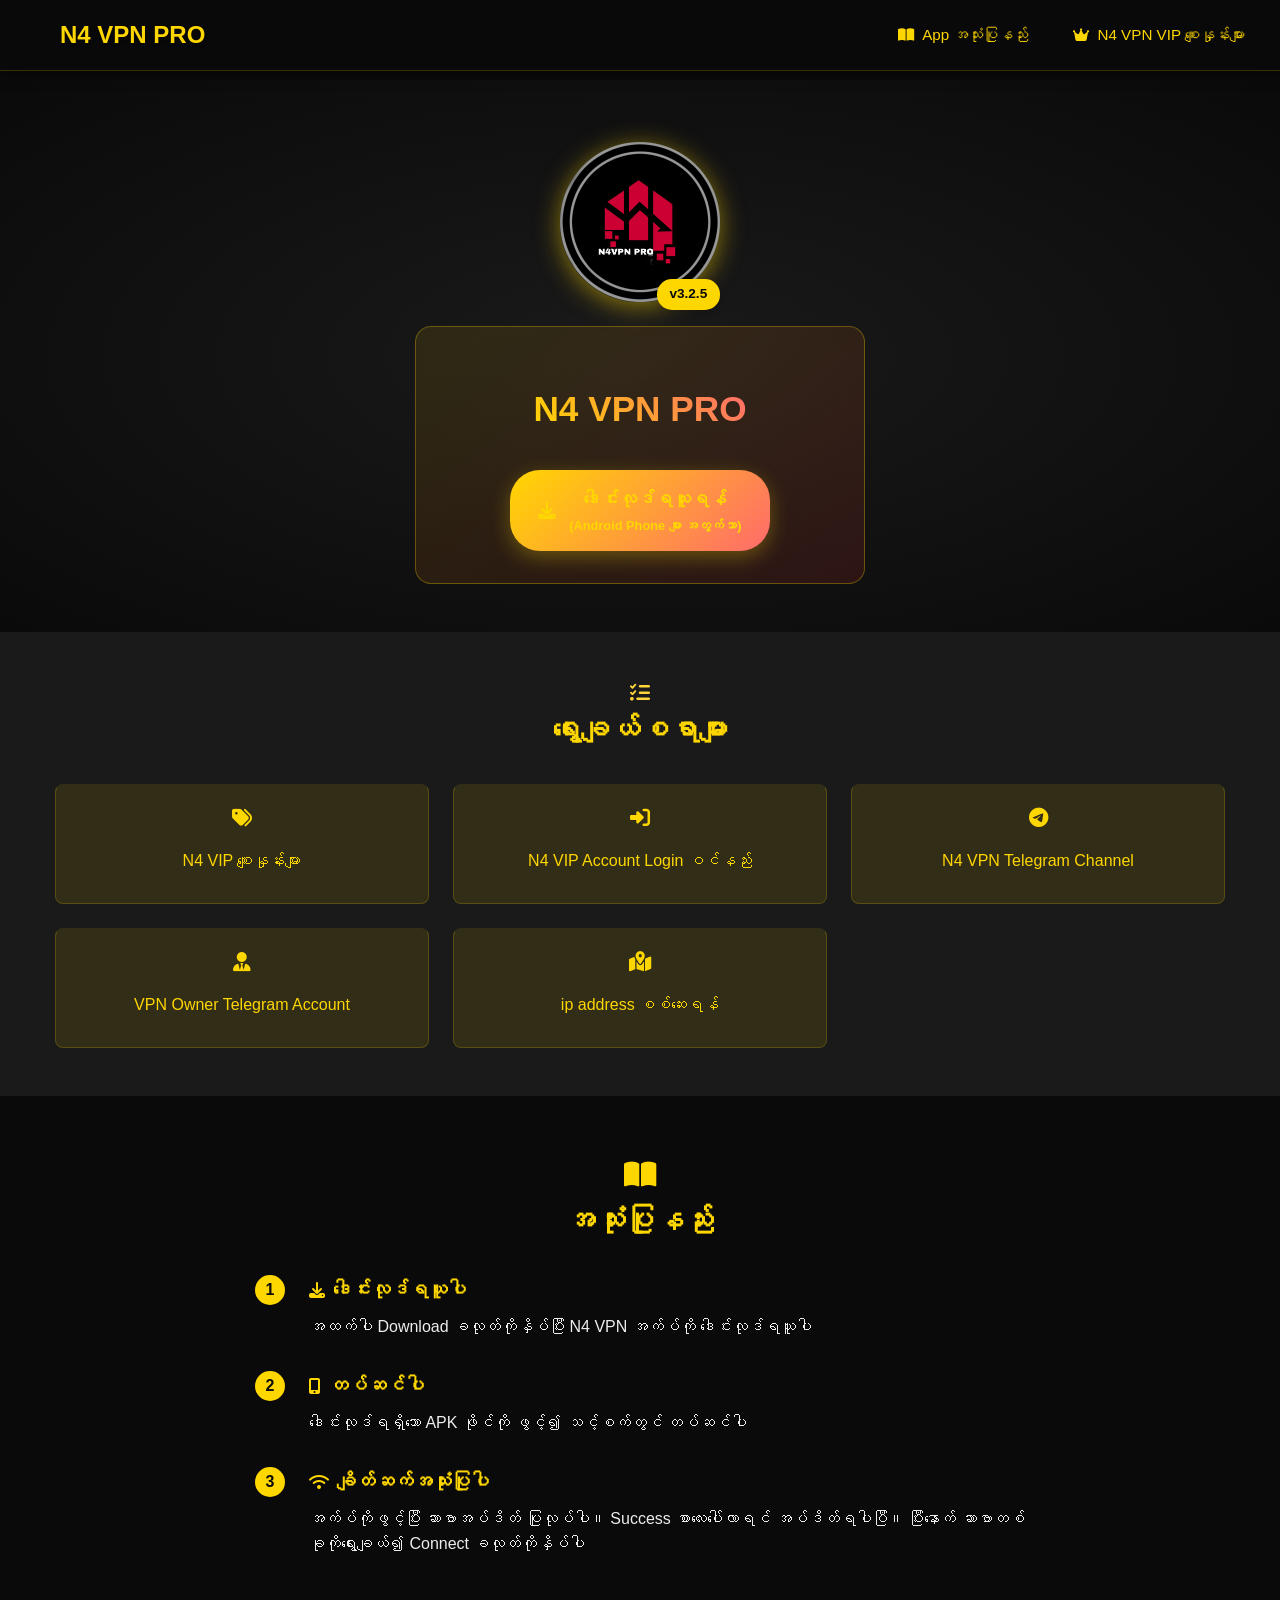
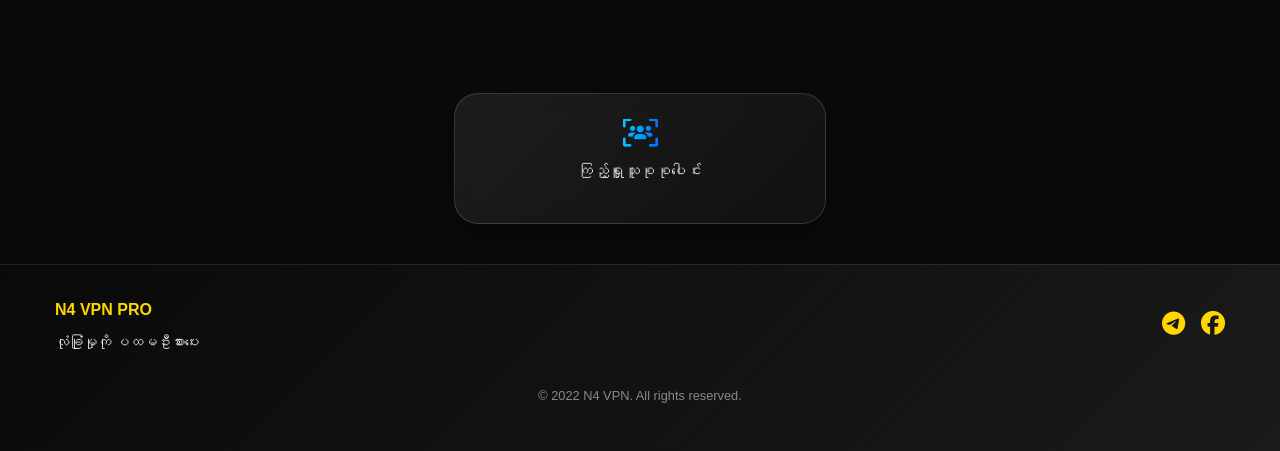
==== commit b9fd8d89: "Unify UI/UX: gold/black design system across all pages (theme.css, reveal animations, viplogin+ip re" ====
--- a/index.html
+++ b/index.html
@@ -4,11 +4,12 @@
     <meta charset="UTF-8">
     <meta name="viewport" content="width=device-width, initial-scale=1.0, maximum-scale=1.0, user-scalable=no">
     <title>N4 VPN</title>
+    <link rel="stylesheet" href="/theme.css">
     <link rel="stylesheet" href="styles.css">
     <!-- Font Awesome for icons -->
     <link rel="stylesheet" href="https://cdnjs.cloudflare.com/ajax/libs/font-awesome/6.4.0/css/all.min.css">
 </head>
-<body>
+<body class="n4">
 <header class="main-header">
   <div class="header-content">
     <a href="#" class="header-logo">N4 VPN PRO</a>
@@ -24,7 +25,7 @@
 <main>
     <!-- Download Section -->
     <section id="download" class="download-section">
-        <div class="download-container">
+        <div class="download-container n4-reveal">
             <!-- Logo with Version Badge -->
             <div class="logo-container">
                 <img src="/n4logo.png" alt="N4 VPN Logo" class="site-logo" loading="lazy">
@@ -48,12 +49,12 @@
 
     <!-- Screenshots Grid Section -->
     <section id="screenshots" class="screenshot-section">
-        <div class="section-heading">
+        <div class="section-heading n4-reveal">
             <i class="fa-solid fa-list-check fa-beat fa-lg" style="color: #FFD43B;"></i>
             <h3> ရွေးချယ်စရာများ </h3>
         </div>
         <div class="screenshot-grid">
-            <div class="grid-item">
+            <div class="grid-item n4-reveal" style="--n4d:0.00s">
                 <a href="/vipprice/" target="_blank" class="tab-link">
                     <div class="caption">
                         <i class="fa-solid fa-tags fa-beat fa-lg"></i>
@@ -61,7 +62,7 @@
                     </div>
                 </a>
             </div>
-            <div class="grid-item">
+            <div class="grid-item n4-reveal" style="--n4d:0.08s">
                 <a href="/viplogin/" target="_blank" class="tab-link">
                     <div class="caption">
                         <i class="fa-solid fa-right-to-bracket fa-beat fa-lg"></i><br>
@@ -69,7 +70,7 @@
                     </div>
                 </a>
             </div>
-           <div class="grid-item">
+           <div class="grid-item n4-reveal" style="--n4d:0.16s">
                 <a href="https://t.me/n4vpn" target="_blank" class="tab-link">
                     <div class="caption">
                         <i class="fa-brands fa-telegram fa-beat fa-lg"></i><br>
@@ -77,7 +78,7 @@
                     </div>
                 </a>
             </div>
-            <div class="grid-item">
+            <div class="grid-item n4-reveal" style="--n4d:0.24s">
                 <a href="https://t.me/n4nd404" target="_blank" class="tab-link">
                     <div class="caption">
                         <i class="fa-solid fa-user-tie fa-beat fa-lg"></i><br>
@@ -85,7 +86,7 @@
                     </div>
                 </a>
             </div>
-            <div class="grid-item">
+            <div class="grid-item n4-reveal" style="--n4d:0.32s">
                 <a href="/ip/" target="_blank" class="tab-link">
                     <div class="caption">
                         <i class="fa-solid fa-map-location-dot fa-beat fa-lg"></i><br>
@@ -98,26 +99,26 @@
 
     <!-- Guide Section -->
     <section id="guide" class="guide-section">
-        <div class="section-heading">
+        <div class="section-heading n4-reveal">
             <i class="fas fa-book-open section-icon"></i>
             <h3>အသုံးပြုနည်း</h3>
         </div>
         <div class="guide-steps">
-            <div class="step">
+            <div class="step n4-reveal" style="--n4d:0.00s">
                 <div class="step-number">1</div>
                 <div class="step-content">
                     <h4><i class="fas fa-download step-icon"></i> ဒေါင်းလုဒ်ရယူပါ</h4>
                     <p>အထက်ပါ Download ခလုတ်ကိုနှိပ်ပြီး N4 VPN အက်ပ်ကို ဒေါင်းလုဒ်ရယူပါ</p>
                 </div>
             </div>
-            <div class="step">
+            <div class="step n4-reveal" style="--n4d:0.12s">
                 <div class="step-number">2</div>
                 <div class="step-content">
                     <h4><i class="fas fa-mobile-alt step-icon"></i> တပ်ဆင်ပါ</h4>
                     <p>ဒေါင်းလုဒ်ရရှိသော APK ဖိုင်ကို ဖွင့်၍ သင့်စက်တွင် တပ်ဆင်ပါ</p>
                 </div>
             </div>
-            <div class="step">
+            <div class="step n4-reveal" style="--n4d:0.24s">
                 <div class="step-number">3</div>
                 <div class="step-content">
                     <h4><i class="fas fa-wifi step-icon"></i> ချိတ်ဆက်အသုံးပြုပါ</h4>
@@ -127,7 +128,7 @@
         </div>
     </section>
 </main>
-<div class="counter-card">
+<div class="counter-card n4-reveal">
     <div class="counter-content">
         <i class="fa-solid fa-users-viewfinder fa-beat-fade"></i>
         <span class="counter-text">ကြည့်ရှူသူစုစုပေါင်း</span>
@@ -136,7 +137,7 @@
     </div>
 </div>
 
-<footer class="main-footer">
+<footer class="main-footer n4-reveal">
     <div class="footer-content">
         <div class="footer-brand">
             <h4>N4 VPN PRO</h4>
--- a/theme.css
+++ b/theme.css
@@ -0,0 +1,287 @@
+/* ============================================================
+ * N4 Web — Shared Design System (gold / black)
+ * ------------------------------------------------------------
+ * Every page links this file FIRST, then its own stylesheet:
+ *   <link rel="stylesheet" href="/theme.css">
+ * Page stylesheets use these tokens so the whole site shares
+ * one visual language.
+ * ============================================================ */
+
+:root {
+  /* Brand */
+  --n4-gold: #FFD700;
+  --n4-gold-deep: #DAA520;
+  --n4-gold-soft: rgba(255, 215, 0, 0.12);
+  --n4-gold-border: rgba(255, 215, 0, 0.28);
+  --n4-red: #D32F2F;
+  --n4-red-soft: rgba(211, 47, 47, 0.14);
+
+  /* Surfaces */
+  --n4-black: #0A0A0A;
+  --n4-surface: #141414;
+  --n4-surface-2: #1C1C1C;
+  --n4-surface-3: #242424;
+
+  /* Text */
+  --n4-text: #EDEDED;
+  --n4-muted: #A9A9A9;
+  --n4-faint: #6E6E6E;
+
+  /* Shape + motion */
+  --n4-radius: 16px;
+  --n4-radius-sm: 10px;
+  --n4-shadow: 0 8px 24px rgba(0, 0, 0, 0.45);
+  --n4-shadow-gold: 0 8px 28px rgba(255, 215, 0, 0.16);
+  --n4-ease: cubic-bezier(0.22, 0.9, 0.28, 1);
+  --n4-font: 'Pyidaungsu', 'Noto Sans Myanmar', sans-serif;
+}
+
+/* ---------- base ---------- */
+html { scroll-behavior: smooth; }
+
+body.n4 {
+  font-family: var(--n4-font);
+  background: var(--n4-black);
+  color: var(--n4-text);
+  -webkit-font-smoothing: antialiased;
+  text-rendering: optimizeLegibility;
+}
+
+.n4 a { color: var(--n4-gold); }
+.n4 ::selection { background: var(--n4-gold); color: #0A0A0A; }
+
+/* ---------- slim sub-page header ---------- */
+.n4-subheader {
+  display: flex;
+  align-items: center;
+  justify-content: space-between;
+  gap: 12px;
+  padding: 12px 18px;
+  background: rgba(10, 10, 10, 0.92);
+  border-bottom: 1px solid var(--n4-gold-border);
+  position: sticky;
+  top: 0;
+  z-index: 900;
+  backdrop-filter: blur(10px);
+  -webkit-backdrop-filter: blur(10px);
+}
+
+.n4-back {
+  display: inline-flex;
+  align-items: center;
+  gap: 8px;
+  color: var(--n4-gold);
+  text-decoration: none;
+  font-weight: 600;
+  font-size: 0.95rem;
+  padding: 8px 14px;
+  border: 1px solid var(--n4-gold-border);
+  border-radius: 999px;
+  background: var(--n4-gold-soft);
+  transition: transform 0.25s var(--n4-ease), background 0.25s, box-shadow 0.25s;
+  white-space: nowrap;
+}
+
+.n4-back:hover {
+  transform: translateX(-3px);
+  background: rgba(255, 215, 0, 0.2);
+  box-shadow: var(--n4-shadow-gold);
+}
+
+.n4-brand {
+  display: inline-flex;
+  align-items: center;
+  gap: 10px;
+  color: var(--n4-gold);
+  font-weight: 700;
+  font-size: 1.05rem;
+  letter-spacing: 0.5px;
+  text-decoration: none;
+}
+
+.n4-brand img {
+  width: 34px;
+  height: 34px;
+  object-fit: contain;
+  filter: drop-shadow(0 2px 8px rgba(255, 215, 0, 0.45));
+}
+
+/* ---------- buttons ---------- */
+.n4-btn {
+  display: inline-flex;
+  align-items: center;
+  justify-content: center;
+  gap: 10px;
+  padding: 13px 28px;
+  border-radius: 999px;
+  font-weight: 700;
+  font-size: 1rem;
+  text-decoration: none;
+  cursor: pointer;
+  border: none;
+  position: relative;
+  overflow: hidden;
+  transition: transform 0.25s var(--n4-ease), box-shadow 0.25s;
+  font-family: var(--n4-font);
+}
+
+.n4-btn-gold {
+  background: linear-gradient(135deg, var(--n4-gold) 0%, var(--n4-gold-deep) 100%);
+  color: #0A0A0A;
+  box-shadow: 0 6px 20px rgba(255, 215, 0, 0.32);
+}
+
+.n4-btn-gold:hover {
+  transform: translateY(-2px) scale(1.02);
+  box-shadow: 0 10px 30px rgba(255, 215, 0, 0.45);
+}
+
+.n4-btn-gold:active { transform: translateY(0) scale(0.99); }
+
+/* shine sweep on gold buttons */
+.n4-btn-gold::after {
+  content: "";
+  position: absolute;
+  top: 0;
+  left: -80%;
+  width: 55%;
+  height: 100%;
+  background: linear-gradient(105deg, transparent, rgba(255, 255, 255, 0.55), transparent);
+  transform: skewX(-20deg);
+  animation: n4-shine 3.2s ease-in-out infinite;
+}
+
+.n4-btn-ghost {
+  background: var(--n4-gold-soft);
+  color: var(--n4-gold);
+  border: 1px solid var(--n4-gold-border);
+}
+
+.n4-btn-ghost:hover {
+  transform: translateY(-2px);
+  background: rgba(255, 215, 0, 0.2);
+  box-shadow: var(--n4-shadow-gold);
+}
+
+/* ---------- cards ---------- */
+.n4-card {
+  background: linear-gradient(160deg, var(--n4-surface-2), var(--n4-surface));
+  border: 1px solid var(--n4-gold-border);
+  border-radius: var(--n4-radius);
+  box-shadow: var(--n4-shadow);
+  transition: transform 0.3s var(--n4-ease), box-shadow 0.3s, border-color 0.3s;
+}
+
+.n4-card:hover {
+  transform: translateY(-5px);
+  box-shadow: var(--n4-shadow-gold);
+  border-color: rgba(255, 215, 0, 0.5);
+}
+
+/* ---------- section headings ---------- */
+.n4-section-title {
+  text-align: center;
+  color: var(--n4-gold);
+  font-size: 1.7rem;
+  margin: 0 0 0.4rem;
+}
+
+.n4-section-sub {
+  text-align: center;
+  color: var(--n4-muted);
+  margin: 0 0 2rem;
+  font-size: 0.98rem;
+}
+
+.n4-divider {
+  width: 72px;
+  height: 4px;
+  margin: 0 auto 1.6rem;
+  border-radius: 4px;
+  background: linear-gradient(90deg, var(--n4-gold), var(--n4-red));
+  box-shadow: 0 2px 10px rgba(255, 215, 0, 0.35);
+}
+
+/* ---------- scroll reveal (progressive enhancement) ----------
+   site.js adds .js-reveal to <html> only when IntersectionObserver
+   exists, so content is never hidden without JS. */
+.js-reveal .n4-reveal {
+  opacity: 0;
+  transform: translateY(26px);
+  transition:
+    opacity 0.7s var(--n4-ease),
+    transform 0.7s var(--n4-ease);
+  transition-delay: var(--n4d, 0s);
+  will-change: opacity, transform;
+}
+
+.js-reveal .n4-reveal.n4-in {
+  opacity: 1;
+  transform: none;
+}
+
+/* ---------- back-to-top ---------- */
+.n4-top {
+  position: fixed;
+  right: 22px;
+  bottom: 22px;
+  width: 52px;
+  height: 52px;
+  border-radius: 50%;
+  border: 1px solid var(--n4-gold-border);
+  background: linear-gradient(135deg, var(--n4-gold), var(--n4-gold-deep));
+  color: #0A0A0A;
+  font-size: 1.2rem;
+  cursor: pointer;
+  display: none;
+  align-items: center;
+  justify-content: center;
+  box-shadow: 0 8px 24px rgba(255, 215, 0, 0.35);
+  transition: transform 0.25s var(--n4-ease), box-shadow 0.25s;
+  z-index: 950;
+}
+
+.n4-top:hover { transform: translateY(-4px); box-shadow: 0 12px 30px rgba(255, 215, 0, 0.5); }
+.n4-top.show { display: inline-flex; }
+
+/* ---------- keyframes ---------- */
+@keyframes n4-shine {
+  0% { left: -80%; }
+  55% { left: 130%; }
+  100% { left: 130%; }
+}
+
+@keyframes n4-float {
+  0%, 100% { transform: translateY(0); }
+  50% { transform: translateY(-10px); }
+}
+
+@keyframes n4-fade-up {
+  from { opacity: 0; transform: translateY(22px); }
+  to { opacity: 1; transform: none; }
+}
+
+@keyframes n4-pulse-gold {
+  0%, 100% { box-shadow: 0 0 0 0 rgba(255, 215, 0, 0.45); }
+  50% { box-shadow: 0 0 0 12px rgba(255, 215, 0, 0); }
+}
+
+@keyframes n4-spin {
+  to { transform: rotate(360deg); }
+}
+
+/* ---------- reduced motion ---------- */
+@media (prefers-reduced-motion: reduce) {
+  .js-reveal .n4-reveal { opacity: 1; transform: none; transition: none; }
+  .n4-btn-gold::after { animation: none; }
+  html { scroll-behavior: auto; }
+}
+
+/* ---------- small screens ---------- */
+@media (max-width: 560px) {
+  .n4-subheader { padding: 10px 12px; }
+  .n4-back { font-size: 0.85rem; padding: 7px 12px; }
+  .n4-brand { font-size: 0.95rem; }
+  .n4-brand img { width: 28px; height: 28px; }
+  .n4-top { right: 16px; bottom: 16px; width: 46px; height: 46px; }
+}
--- a/styles.css
+++ b/styles.css
@@ -532,3 +532,25 @@
     border-radius: 6px;
     max-width: 100%;
 }
+
+/* ===== N4 PRO POLISH (unified theme pass) ===== */
+.download-btn { position: relative; overflow: hidden; }
+.download-btn::after {
+  content: "";
+  position: absolute;
+  top: 0;
+  left: -80%;
+  width: 55%;
+  height: 100%;
+  background: linear-gradient(105deg, transparent, rgba(255,255,255,0.5), transparent);
+  transform: skewX(-20deg);
+  animation: n4-shine 3.4s ease-in-out infinite;
+}
+.logo-container .site-logo { animation: n4-float 4s ease-in-out infinite; }
+.grid-item { border-top: 2px solid transparent; }
+.grid-item:hover { border-top-color: var(--primary-gold); }
+.section-heading h3 { letter-spacing: 0.5px; }
+.step { transition: transform 0.3s cubic-bezier(0.22,0.9,0.28,1); }
+.step:hover { transform: translateX(6px); }
+.step:hover .step-number { box-shadow: 0 0 0 8px rgba(255,215,0,0.12); }
+.main-header { backdrop-filter: blur(12px); -webkit-backdrop-filter: blur(12px); background: rgba(10,10,10,0.88); }
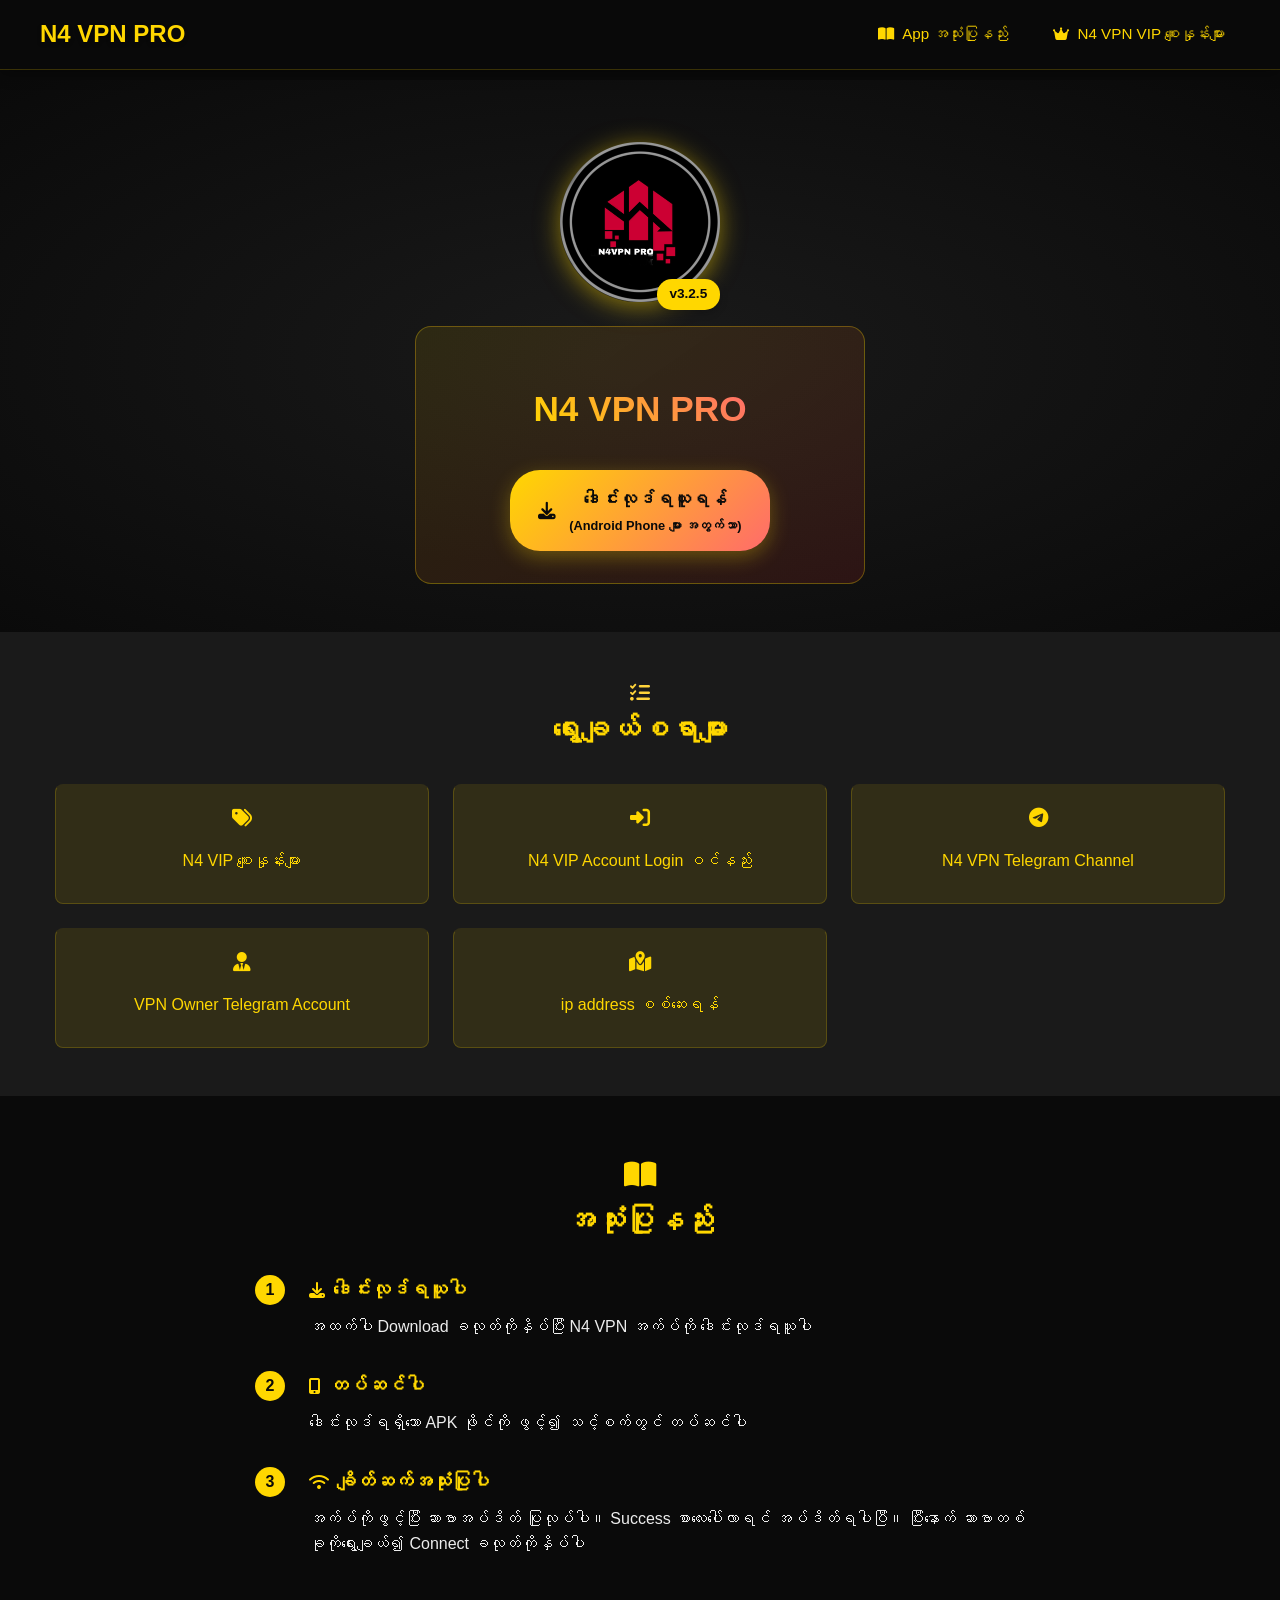
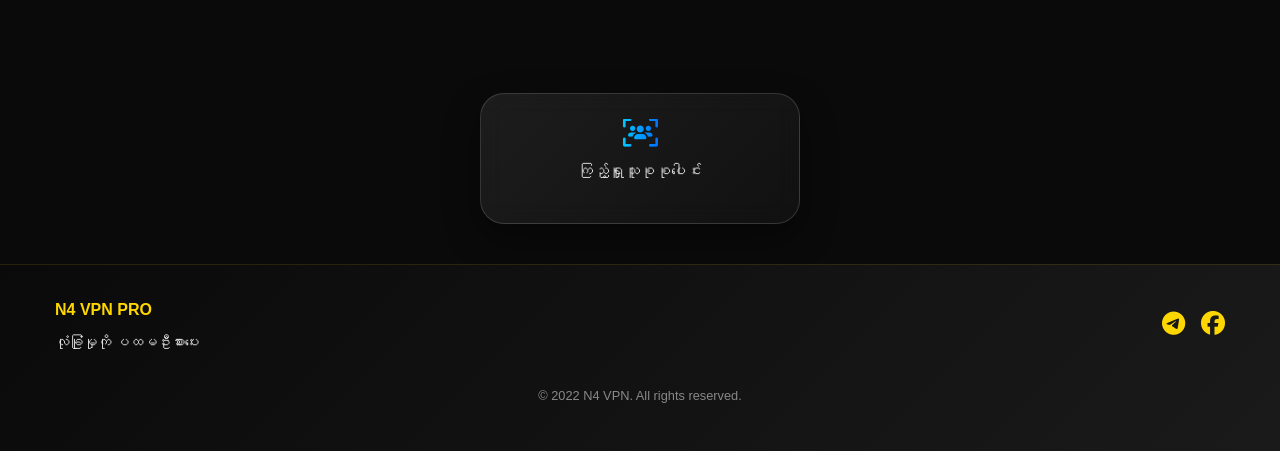
==== commit da610f86: "Open internal pages in same tab (no more tab pile-up)" ====
--- a/index.html
+++ b/index.html
@@ -55,7 +55,7 @@
         </div>
         <div class="screenshot-grid">
             <div class="grid-item n4-reveal" style="--n4d:0.00s">
-                <a href="/vipprice/" target="_blank" class="tab-link">
+                <a href="/vipprice/" class="tab-link">
                     <div class="caption">
                         <i class="fa-solid fa-tags fa-beat fa-lg"></i>
                         <br><span> N4 VIP စျေးနှုန်းများ </span>
@@ -63,7 +63,7 @@
                 </a>
             </div>
             <div class="grid-item n4-reveal" style="--n4d:0.08s">
-                <a href="/viplogin/" target="_blank" class="tab-link">
+                <a href="/viplogin/" class="tab-link">
                     <div class="caption">
                         <i class="fa-solid fa-right-to-bracket fa-beat fa-lg"></i><br>
                         <span> N4 VIP Account Login ဝင်နည်း </span>
@@ -71,7 +71,7 @@
                 </a>
             </div>
            <div class="grid-item n4-reveal" style="--n4d:0.16s">
-                <a href="https://t.me/n4vpn" target="_blank" class="tab-link">
+                <a href="https://t.me/n4vpn" target="_blank" rel="noopener" class="tab-link">
                     <div class="caption">
                         <i class="fa-brands fa-telegram fa-beat fa-lg"></i><br>
                         <span> N4 VPN Telegram Channel</span>
@@ -79,7 +79,7 @@
                 </a>
             </div>
             <div class="grid-item n4-reveal" style="--n4d:0.24s">
-                <a href="https://t.me/n4nd404" target="_blank" class="tab-link">
+                <a href="https://t.me/n4nd404" target="_blank" rel="noopener" class="tab-link">
                     <div class="caption">
                         <i class="fa-solid fa-user-tie fa-beat fa-lg"></i><br>
                         <span> VPN Owner Telegram Account </span>
@@ -87,7 +87,7 @@
                 </a>
             </div>
             <div class="grid-item n4-reveal" style="--n4d:0.32s">
-                <a href="/ip/" target="_blank" class="tab-link">
+                <a href="/ip/" class="tab-link">
                     <div class="caption">
                         <i class="fa-solid fa-map-location-dot fa-beat fa-lg"></i><br>
                         <span> ip address စစ်ဆေးရန် </span>
--- a/theme.css
+++ b/theme.css
@@ -45,10 +45,16 @@
   color: var(--n4-text);
   -webkit-font-smoothing: antialiased;
   text-rendering: optimizeLegibility;
-}
-
-.n4 a { color: var(--n4-gold); }
+  overflow-x: hidden;
+  overflow-x: clip; /* safety net: no sideways page panning */
+}
+
+/* content links gold — buttons keep their own text colors */
+.n4 a:not(.btn):not(.download-btn):not(.pricing-btn):not(.n4-back):not(.footer-link):not(.header-logo) { color: var(--n4-gold); }
 .n4 ::selection { background: var(--n4-gold); color: #0A0A0A; }
+
+/* consistent box model everywhere — kills horizontal page-shift bugs */
+*, *::before, *::after { box-sizing: border-box; }
 
 /* ---------- slim sub-page header ---------- */
 .n4-subheader {
@@ -138,19 +144,6 @@
 
 .n4-btn-gold:active { transform: translateY(0) scale(0.99); }
 
-/* shine sweep on gold buttons */
-.n4-btn-gold::after {
-  content: "";
-  position: absolute;
-  top: 0;
-  left: -80%;
-  width: 55%;
-  height: 100%;
-  background: linear-gradient(105deg, transparent, rgba(255, 255, 255, 0.55), transparent);
-  transform: skewX(-20deg);
-  animation: n4-shine 3.2s ease-in-out infinite;
-}
-
 .n4-btn-ghost {
   background: var(--n4-gold-soft);
   color: var(--n4-gold);
@@ -207,10 +200,10 @@
    exists, so content is never hidden without JS. */
 .js-reveal .n4-reveal {
   opacity: 0;
-  transform: translateY(26px);
+  transform: translateY(18px);
   transition:
-    opacity 0.7s var(--n4-ease),
-    transform 0.7s var(--n4-ease);
+    opacity 0.55s var(--n4-ease),
+    transform 0.55s var(--n4-ease);
   transition-delay: var(--n4d, 0s);
   will-change: opacity, transform;
 }
@@ -218,6 +211,19 @@
 .js-reveal .n4-reveal.n4-in {
   opacity: 1;
   transform: none;
+}
+
+/* fade-only reveal — for elements that already have their own
+   transform (e.g. scaled cards), so nothing jumps */
+.js-reveal .n4-reveal-fade {
+  opacity: 0;
+  transition: opacity 0.55s var(--n4-ease);
+  transition-delay: var(--n4d, 0s);
+  will-change: opacity;
+}
+
+.js-reveal .n4-reveal-fade.n4-in {
+  opacity: 1;
 }
 
 /* ---------- back-to-top ---------- */
@@ -245,12 +251,6 @@
 .n4-top.show { display: inline-flex; }
 
 /* ---------- keyframes ---------- */
-@keyframes n4-shine {
-  0% { left: -80%; }
-  55% { left: 130%; }
-  100% { left: 130%; }
-}
-
 @keyframes n4-float {
   0%, 100% { transform: translateY(0); }
   50% { transform: translateY(-10px); }
@@ -259,11 +259,6 @@
 @keyframes n4-fade-up {
   from { opacity: 0; transform: translateY(22px); }
   to { opacity: 1; transform: none; }
-}
-
-@keyframes n4-pulse-gold {
-  0%, 100% { box-shadow: 0 0 0 0 rgba(255, 215, 0, 0.45); }
-  50% { box-shadow: 0 0 0 12px rgba(255, 215, 0, 0); }
 }
 
 @keyframes n4-spin {
@@ -285,3 +280,38 @@
   .n4-brand img { width: 28px; height: 28px; }
   .n4-top { right: 16px; bottom: 16px; width: 46px; height: 46px; }
 }
+
+/* ---------- skeleton loading ----------
+   Slow connections: shimmering placeholders keep the layout
+   alive while images / data load. */
+@keyframes n4-skel-shimmer {
+  from { background-position: 180% 0; }
+  to { background-position: -80% 0; }
+}
+
+/* image skeleton — shimmering backdrop until the image paints */
+img.n4-skel {
+  background: linear-gradient(100deg, #141414 30%, #262626 50%, #141414 70%);
+  background-size: 200% 100%;
+  animation: n4-skel-shimmer 1.5s linear infinite;
+}
+
+img.n4-skel.n4-loaded {
+  animation: none;
+  background: #000;
+}
+
+/* text/data skeleton bar */
+.n4-skel-bar {
+  display: inline-block;
+  height: 0.95em;
+  border-radius: 6px;
+  vertical-align: middle;
+  background: linear-gradient(100deg, #1b1b1b 30%, #2c2c2c 50%, #1b1b1b 70%);
+  background-size: 200% 100%;
+  animation: n4-skel-shimmer 1.4s linear infinite;
+}
+
+@media (prefers-reduced-motion: reduce) {
+  img.n4-skel, .n4-skel-bar { animation: none; }
+}
--- a/styles.css
+++ b/styles.css
@@ -534,18 +534,7 @@
 }
 
 /* ===== N4 PRO POLISH (unified theme pass) ===== */
-.download-btn { position: relative; overflow: hidden; }
-.download-btn::after {
-  content: "";
-  position: absolute;
-  top: 0;
-  left: -80%;
-  width: 55%;
-  height: 100%;
-  background: linear-gradient(105deg, transparent, rgba(255,255,255,0.5), transparent);
-  transform: skewX(-20deg);
-  animation: n4-shine 3.4s ease-in-out infinite;
-}
+
 .logo-container .site-logo { animation: n4-float 4s ease-in-out infinite; }
 .grid-item { border-top: 2px solid transparent; }
 .grid-item:hover { border-top-color: var(--primary-gold); }
